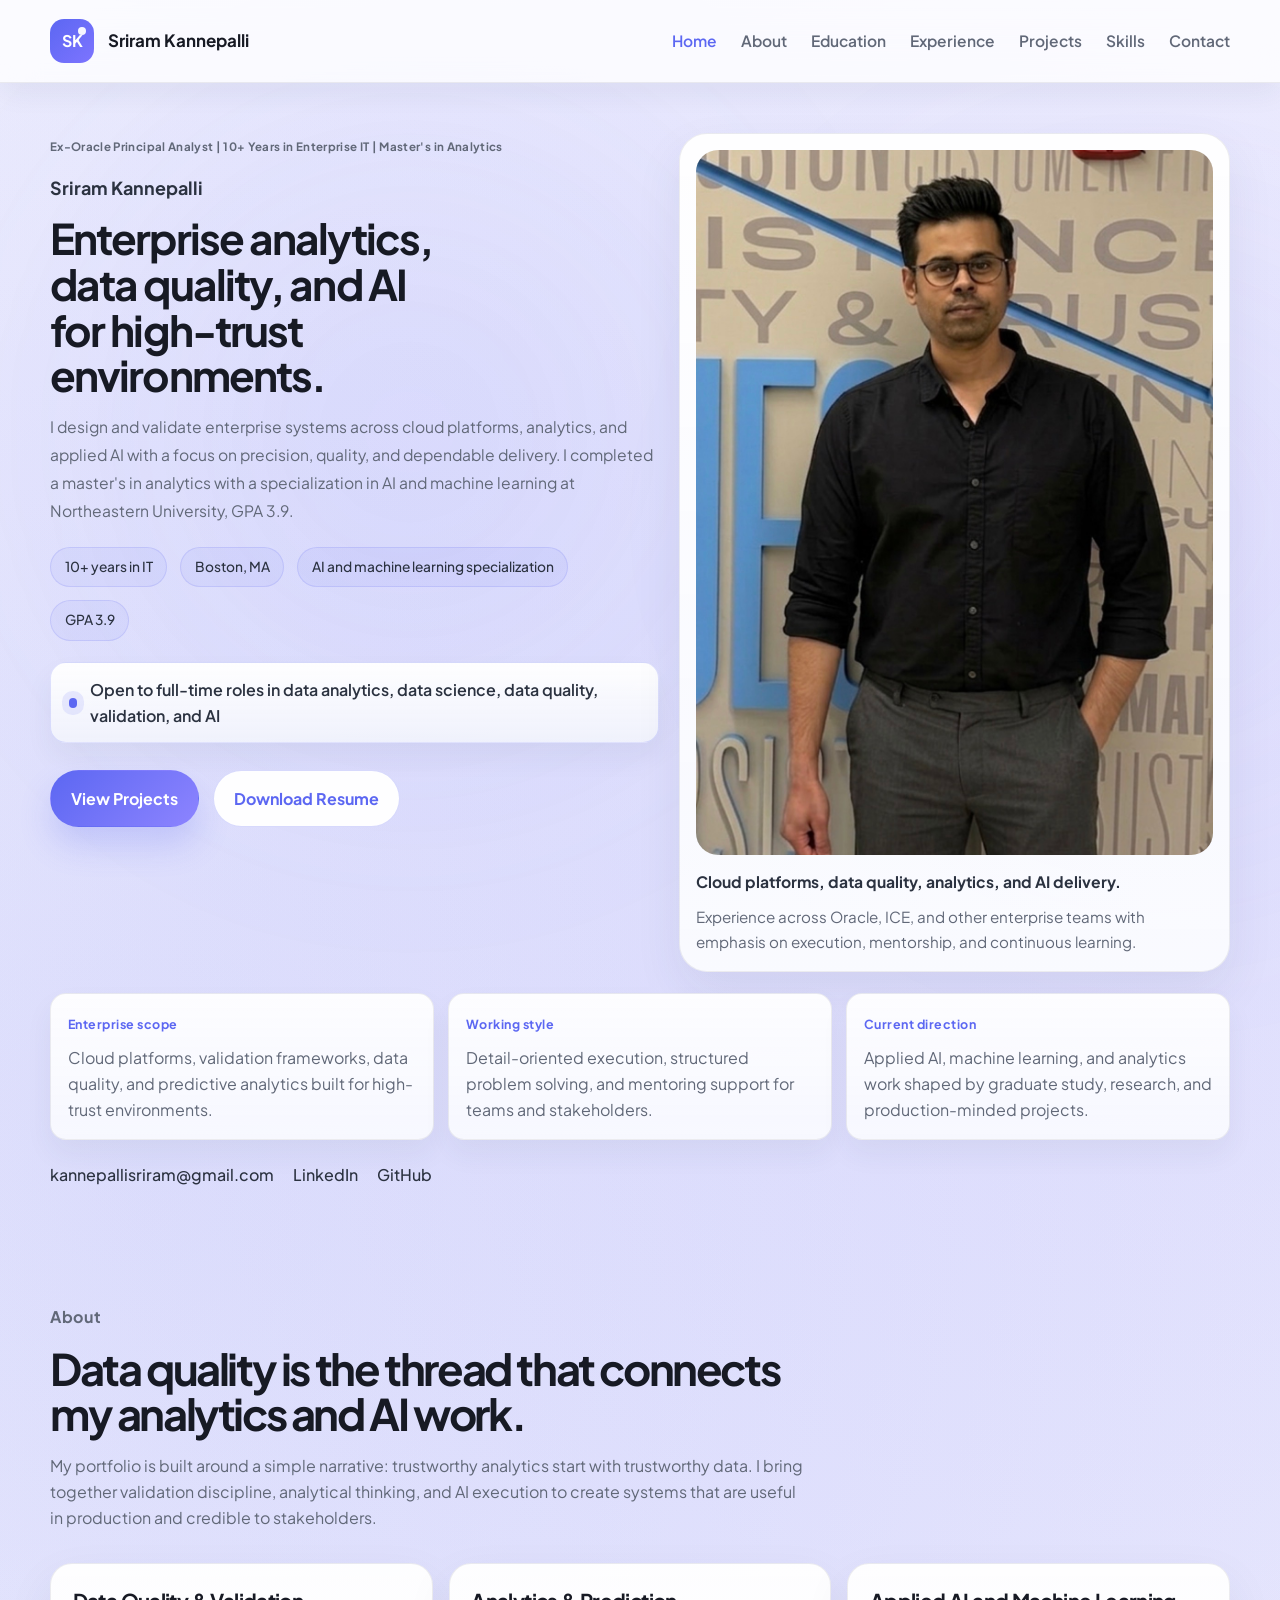
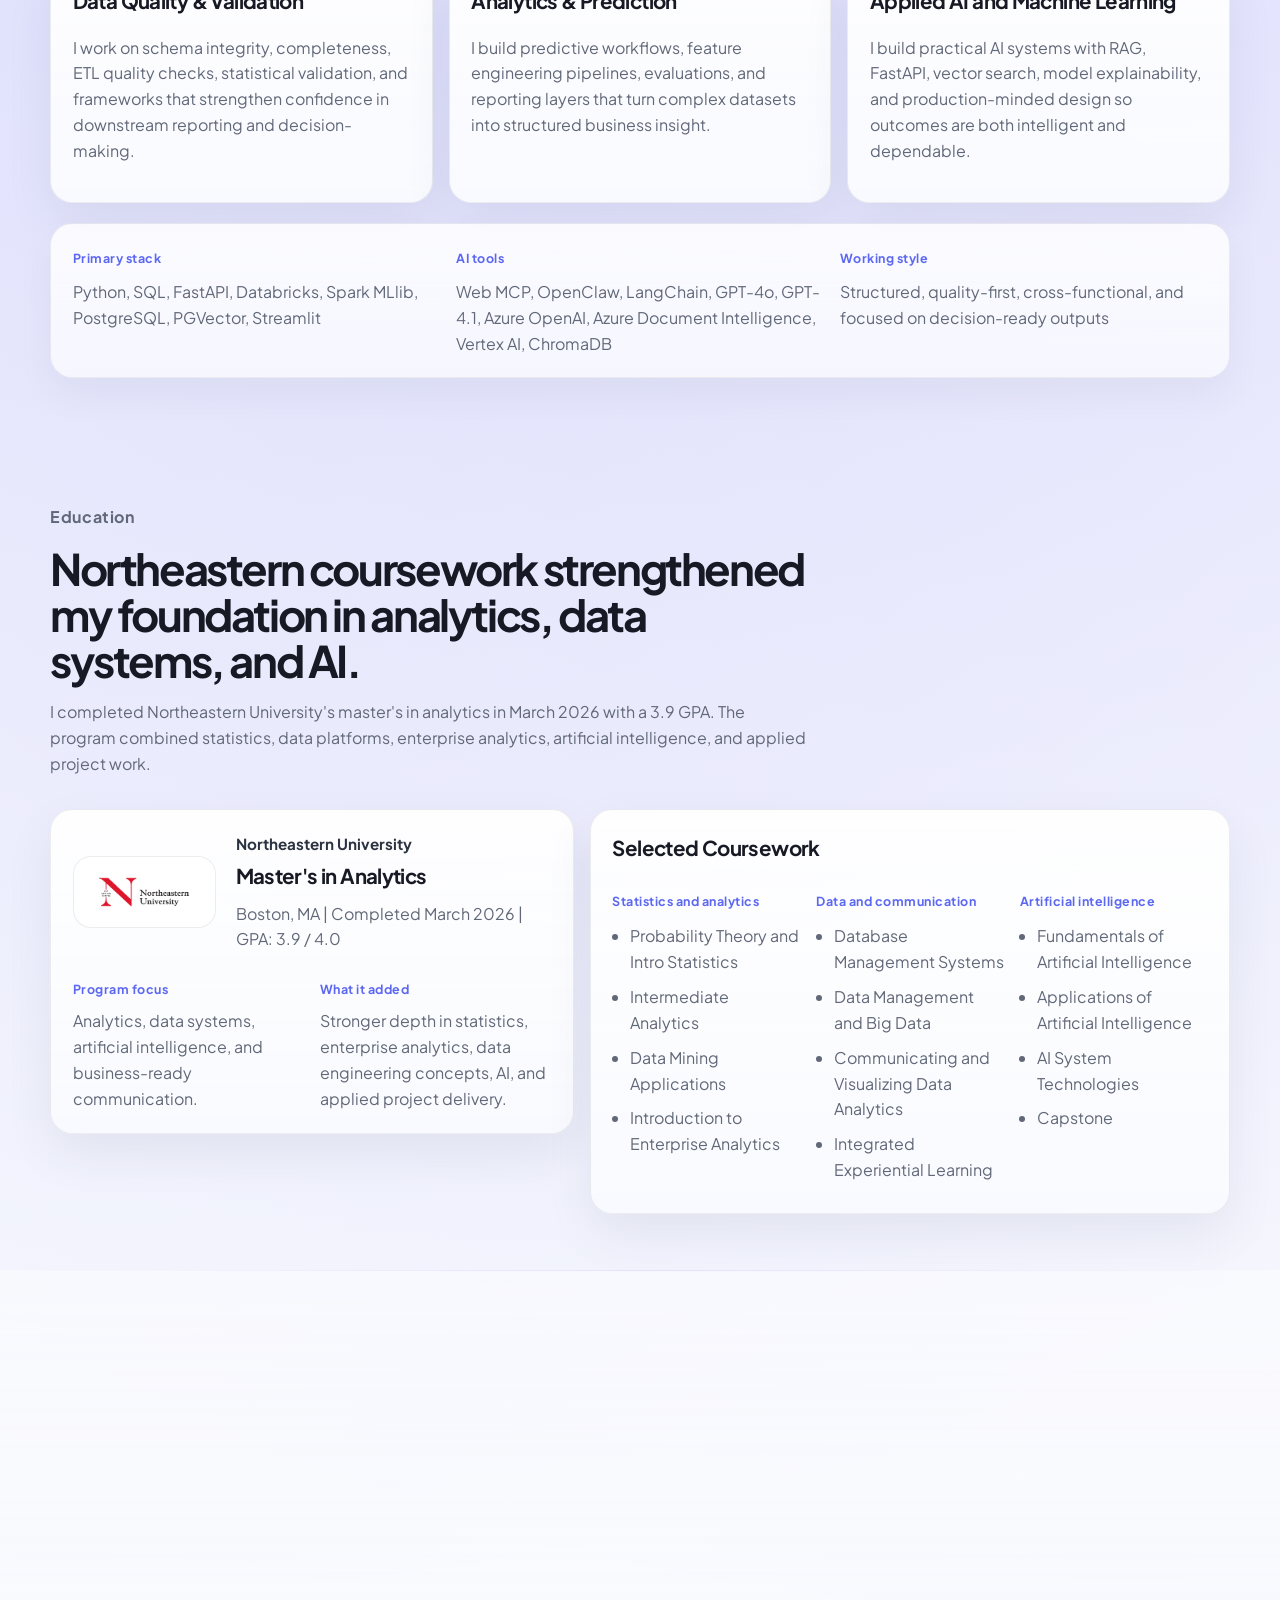
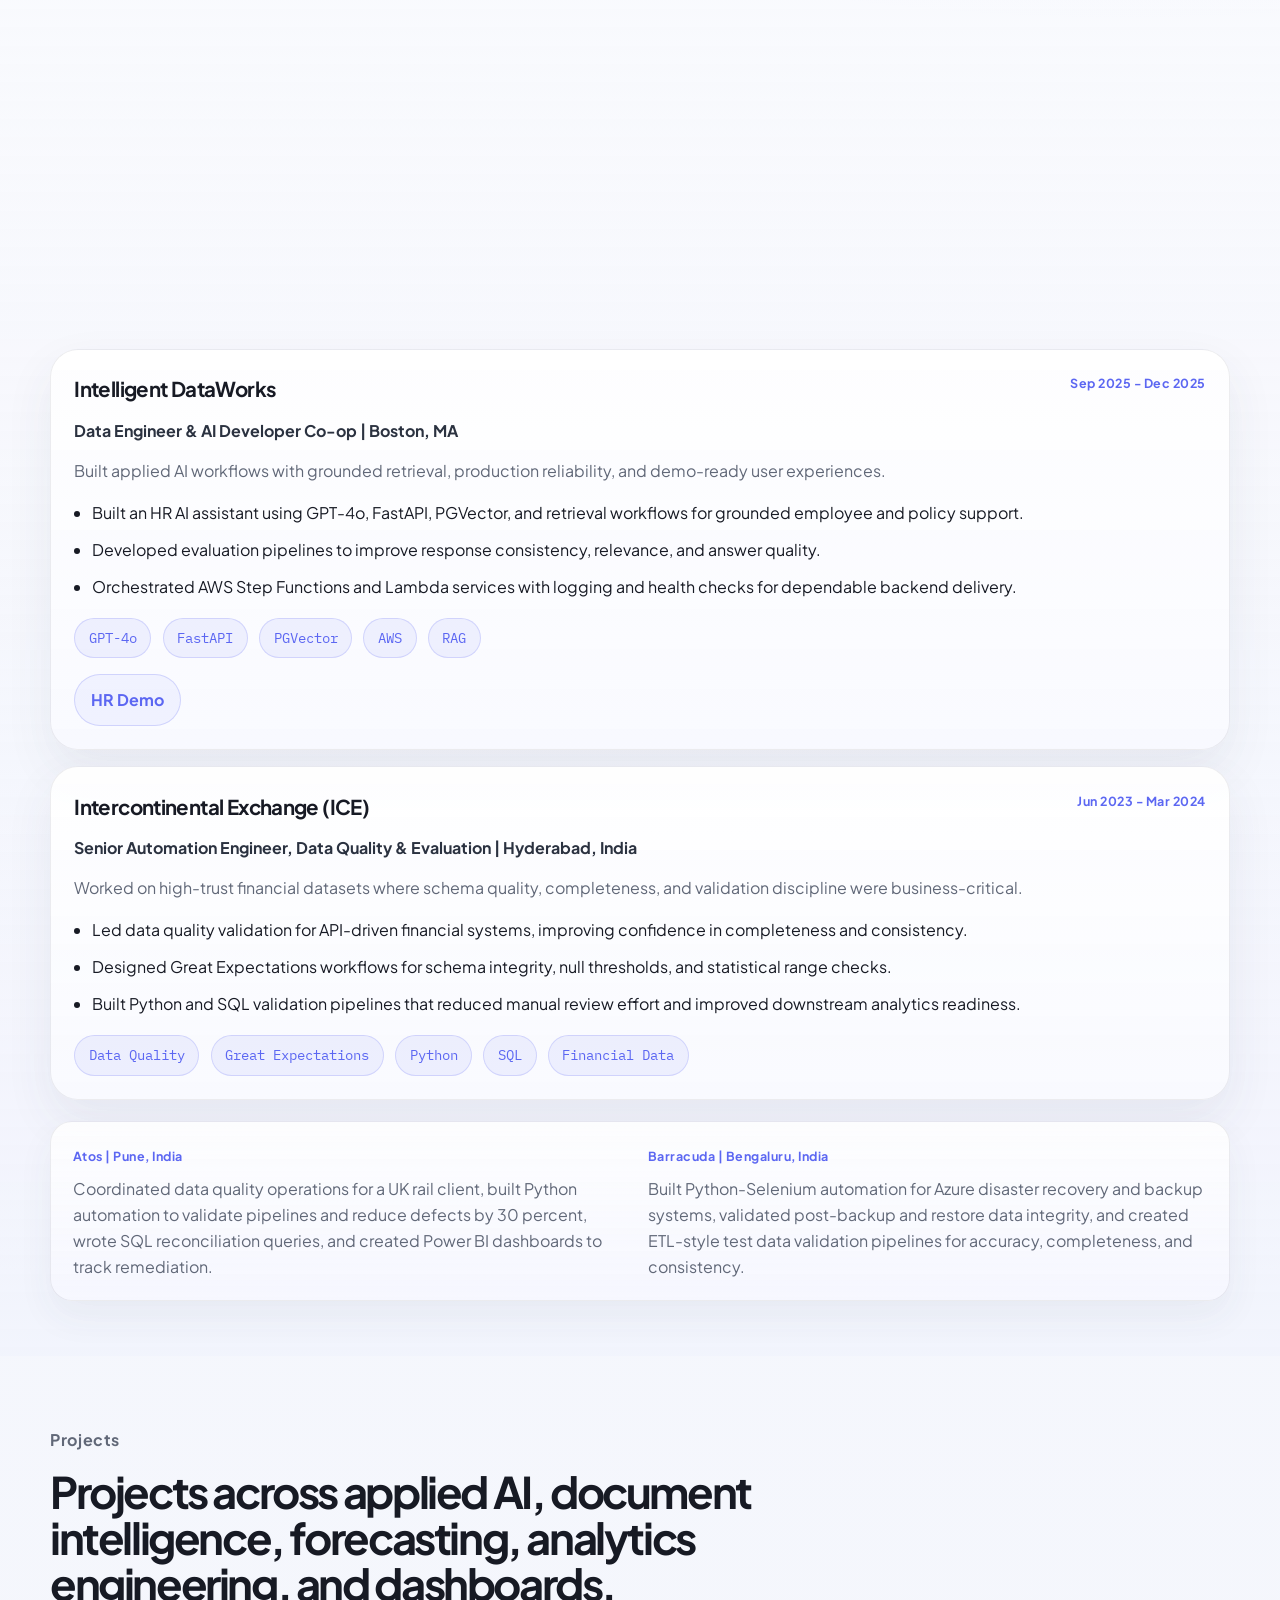
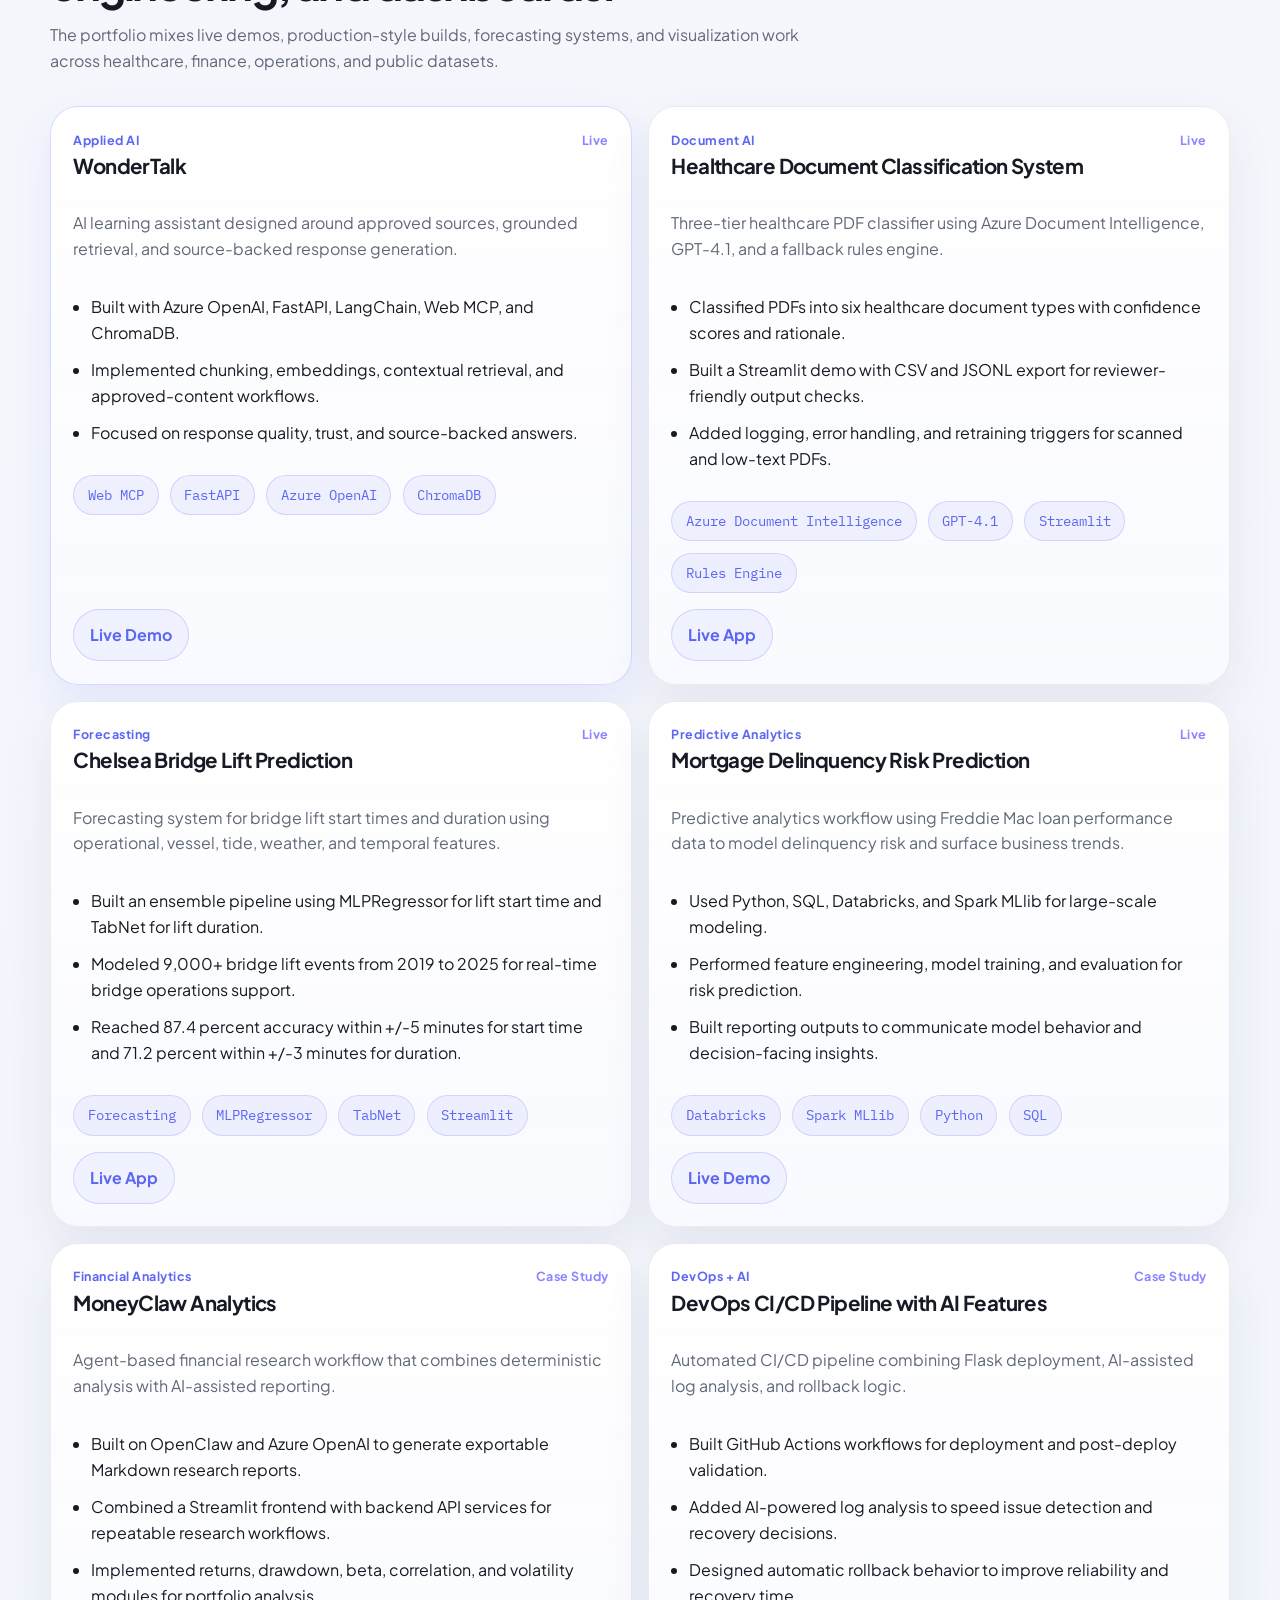
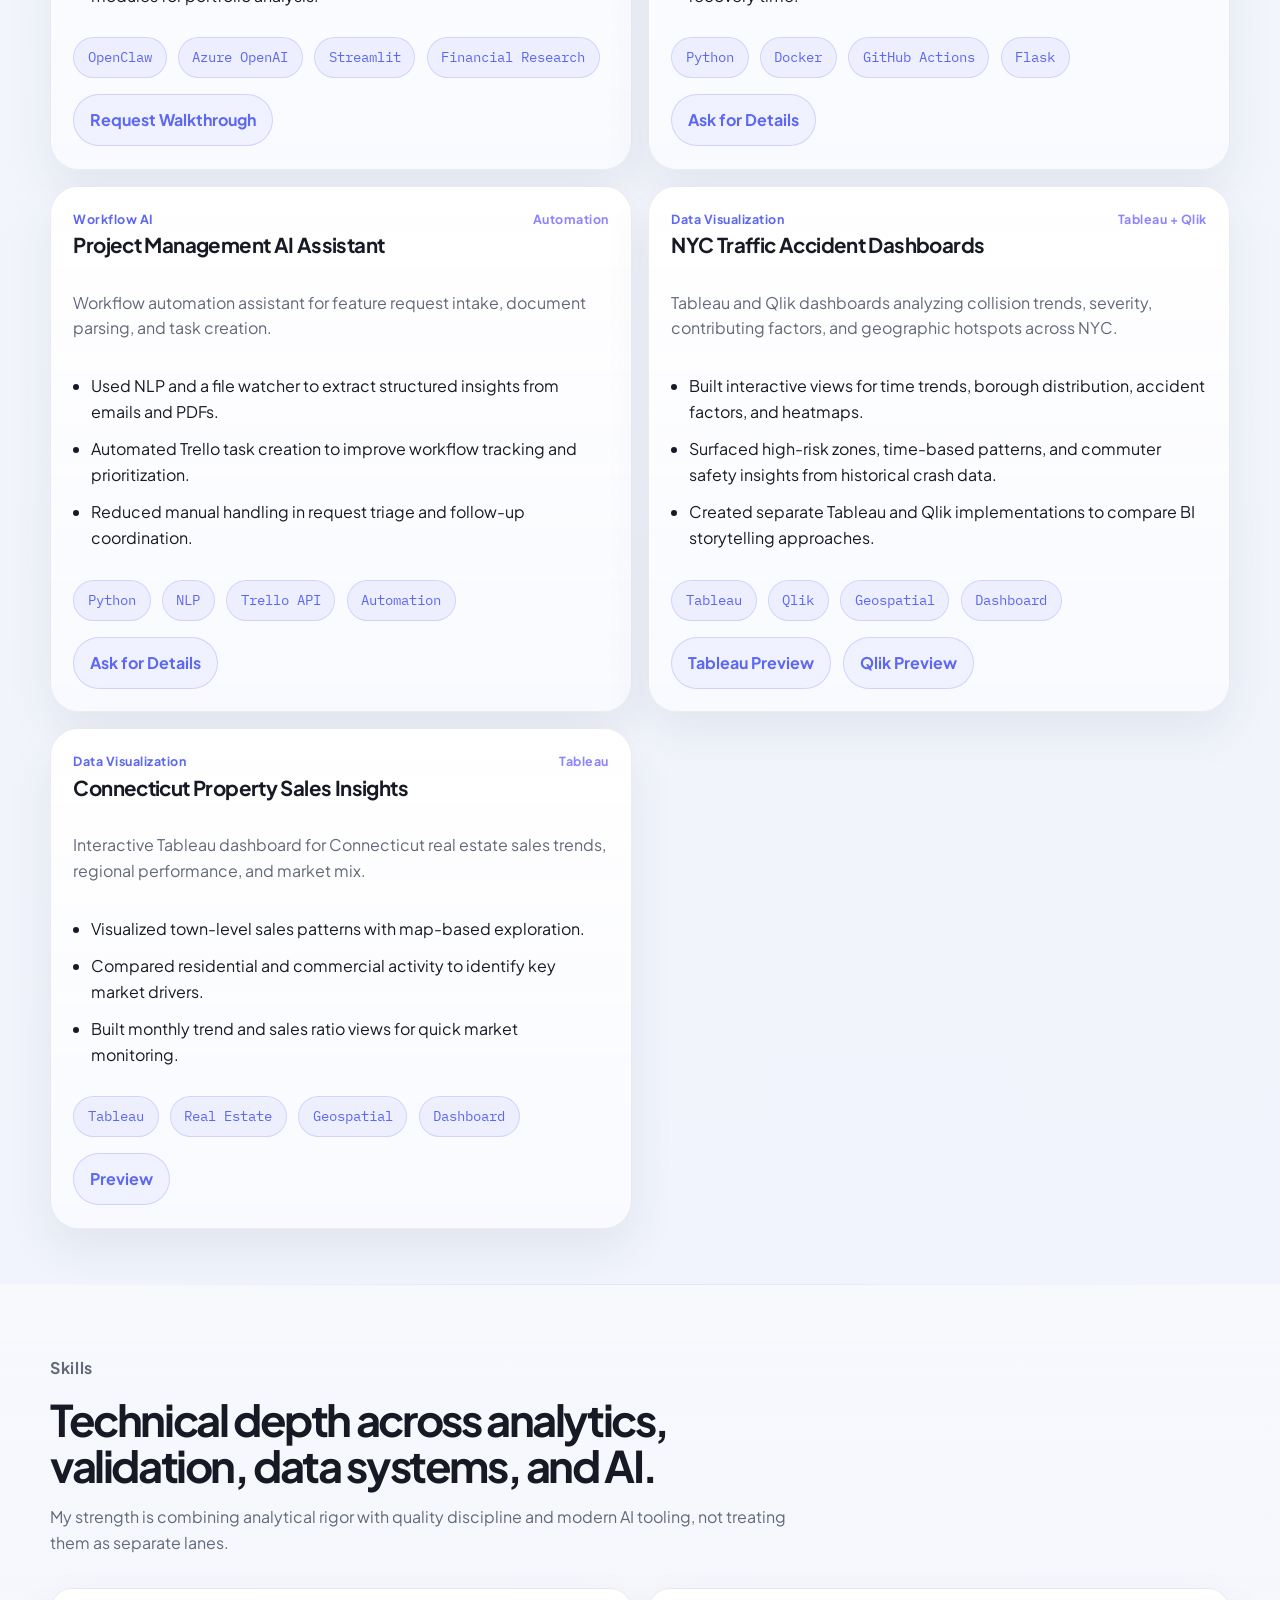
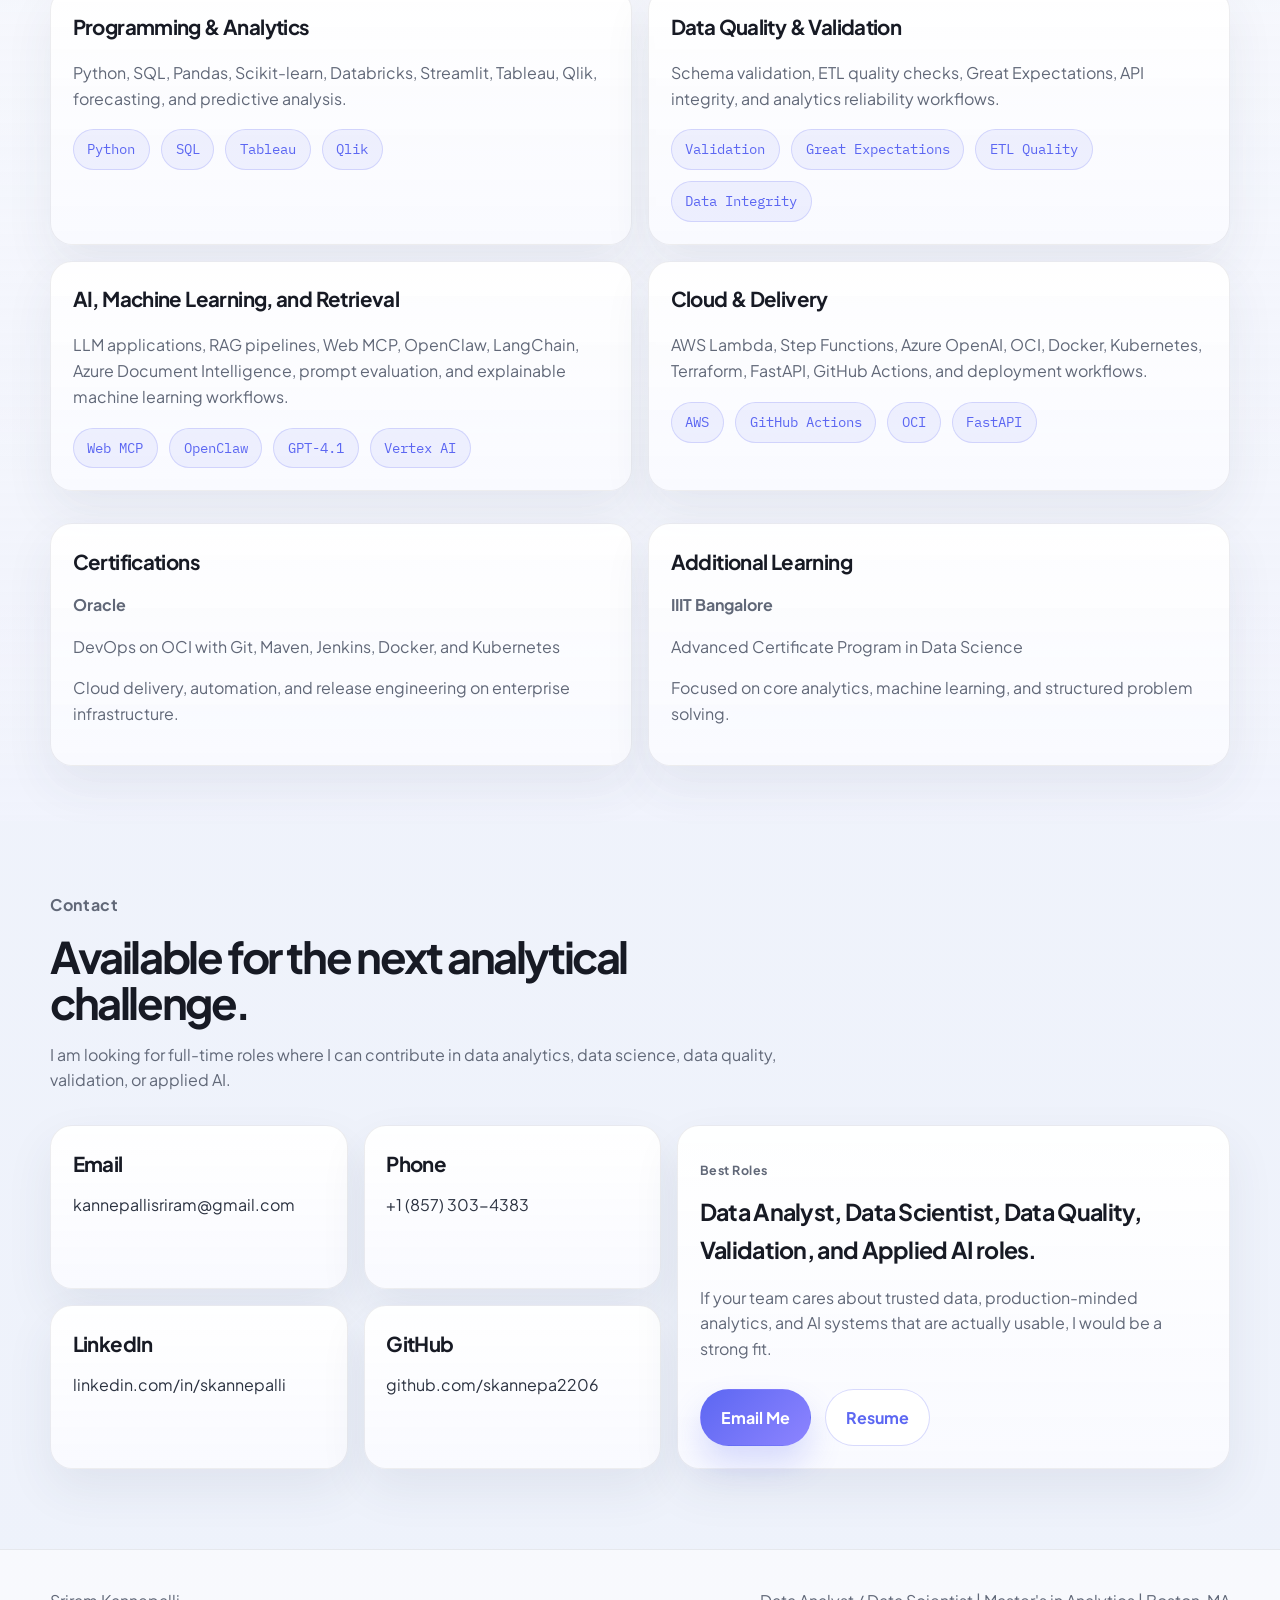
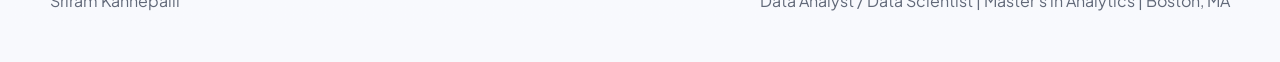
==== index.html @ 11891f4a "Initial portfolio site" ====
<!DOCTYPE html>
<html lang="en">
<head>
  <meta charset="UTF-8">
  <meta name="viewport" content="width=device-width, initial-scale=1.0">
  <title>Sriram Kannepalli | Ex-Oracle Principal Analyst | Data Analytics & AI</title>
  <meta
    name="description"
    content="Ex-Oracle Principal Analyst with 10+ years in IT, a completed master's in analytics with a specialization in AI and machine learning from Northeastern University, GPA 3.9, and a portfolio spanning data quality, analytics, validation, dashboards, and AI."
  >
  <meta name="theme-color" content="#f7f7fc">
  <meta property="og:title" content="Sriram Kannepalli | Ex-Oracle Principal Analyst | Data Analytics & AI">
  <meta
    property="og:description"
    content="10+ years in enterprise IT across Oracle and other global teams, with a quality-first portfolio in analytics, data validation, predictive modeling, and AI."
  >
  <link rel="preconnect" href="https://fonts.googleapis.com">
  <link rel="preconnect" href="https://fonts.gstatic.com" crossorigin>
  <link
    href="https://fonts.googleapis.com/css2?family=IBM+Plex+Mono:wght@500;600&family=Plus+Jakarta+Sans:wght@400;500;600;700;800&display=swap"
    rel="stylesheet"
  >
  <script>document.documentElement.classList.add("js");</script>
  <link rel="icon" type="image/svg+xml" href="assets/favicon.svg">
  <link rel="stylesheet" href="styles.css">
</head>
<body>
  <div class="dots"></div>
  <div class="glow glow-cyan"></div>
  <div class="glow glow-violet"></div>

  <header class="site-header">
    <div class="container nav-shell">
      <a class="brand" href="#home" aria-label="Go to home section">
        <span class="brand-mark">SK</span>
        <span class="brand-text">Sriram Kannepalli</span>
      </a>

      <button class="nav-toggle" type="button" aria-expanded="false" aria-controls="site-nav">
        <span></span>
        <span></span>
      </button>

      <nav id="site-nav" class="site-nav" aria-label="Primary navigation">
        <a href="#home">Home</a>
        <a href="#about">About</a>
        <a href="#education">Education</a>
        <a href="#experience">Experience</a>
        <a href="#projects">Projects</a>
        <a href="#skills">Skills</a>
        <a href="#contact">Contact</a>
      </nav>
    </div>
  </header>

  <main>
    <section id="home" class="hero">
      <div class="container hero-grid">
        <div class="hero-copy" data-reveal>
          <p class="eyebrow">Ex-Oracle Principal Analyst | 10+ Years in Enterprise IT | Master's in Analytics</p>
          <p class="hero-name">Sriram Kannepalli</p>
          <h1>Enterprise analytics, data quality, and AI for high-trust environments.</h1>
          <p class="hero-subtitle">
            I design and validate enterprise systems across cloud platforms, analytics, and applied AI with a focus on
            precision, quality, and dependable delivery. I completed a master's in analytics with a specialization in AI and machine learning at
            Northeastern University, GPA 3.9.
          </p>

          <div class="hero-chips">
            <span>10+ years in IT</span>
            <span>Boston, MA</span>
            <span>AI and machine learning specialization</span>
            <span>GPA 3.9</span>
          </div>

          <div class="status-pill">
            <span class="status-dot"></span>
            Open to full-time roles in data analytics, data science, data quality, validation, and AI
          </div>

          <div class="hero-actions">
            <a class="button button-primary" href="#projects">View Projects</a>
            <a class="button button-secondary" href="assets/Sriram_Kannepalli_Resume.docx" download>Download Resume</a>
          </div>
        </div>

        <aside class="hero-side" data-reveal>
          <div class="portrait-card">
            <img src="assets/Sriram.jpeg" alt="Portrait of Sriram Kannepalli">
            <div class="portrait-copy-block">
              <p class="portrait-title">Cloud platforms, data quality, analytics, and AI delivery.</p>
              <p class="portrait-copy">
                Experience across Oracle, ICE, and other enterprise teams with emphasis on execution,
                mentorship, and continuous learning.
              </p>
            </div>
          </div>
        </aside>

        <div class="hero-proof" data-reveal>
          <article>
            <span class="signal-label">Enterprise scope</span>
            <p>Cloud platforms, validation frameworks, data quality, and predictive analytics built for high-trust environments.</p>
          </article>
          <article>
            <span class="signal-label">Working style</span>
            <p>Detail-oriented execution, structured problem solving, and mentoring support for teams and stakeholders.</p>
          </article>
          <article>
            <span class="signal-label">Current direction</span>
            <p>Applied AI, machine learning, and analytics work shaped by graduate study, research, and production-minded projects.</p>
          </article>
        </div>

        <div class="hero-links" data-reveal>
          <a href="mailto:kannepallisriram@gmail.com">kannepallisriram@gmail.com</a>
          <a href="https://www.linkedin.com/in/skannepalli/" target="_blank" rel="noreferrer">LinkedIn</a>
          <a href="https://github.com/skannepa2206/" target="_blank" rel="noreferrer">GitHub</a>
        </div>
      </div>
    </section>

    <section id="about" class="section">
      <div class="container">
        <div class="section-heading" data-reveal>
          <p class="eyebrow">About</p>
          <h2>Data quality is the thread that connects my analytics and AI work.</h2>
          <p>
            My portfolio is built around a simple narrative: trustworthy analytics start with trustworthy data.
            I bring together validation discipline, analytical thinking, and AI execution to create systems that are
            useful in production and credible to stakeholders.
          </p>
        </div>

        <div class="about-grid">
          <article class="info-card" data-reveal>
            <h3>Data Quality & Validation</h3>
            <p>
              I work on schema integrity, completeness, ETL quality checks, statistical validation,
              and frameworks that strengthen confidence in downstream reporting and decision-making.
            </p>
          </article>

          <article class="info-card" data-reveal>
            <h3>Analytics & Prediction</h3>
            <p>
              I build predictive workflows, feature engineering pipelines, evaluations, and reporting layers
              that turn complex datasets into structured business insight.
            </p>
          </article>

          <article class="info-card" data-reveal>
            <h3>Applied AI and Machine Learning</h3>
            <p>
              I build practical AI systems with RAG, FastAPI, vector search, model explainability,
              and production-minded design so outcomes are both intelligent and dependable.
            </p>
          </article>
        </div>

        <div class="signal-band" data-reveal>
          <div>
            <span class="signal-label">Primary stack</span>
            <p>Python, SQL, FastAPI, Databricks, Spark MLlib, PostgreSQL, PGVector, Streamlit</p>
          </div>
          <div>
            <span class="signal-label">AI tools</span>
            <p>Web MCP, OpenClaw, LangChain, GPT-4o, GPT-4.1, Azure OpenAI, Azure Document Intelligence, Vertex AI, ChromaDB</p>
          </div>
          <div>
            <span class="signal-label">Working style</span>
            <p>Structured, quality-first, cross-functional, and focused on decision-ready outputs</p>
          </div>
        </div>
      </div>
    </section>

    <section id="education" class="section">
      <div class="container">
        <div class="section-heading" data-reveal>
          <p class="eyebrow">Education</p>
          <h2>Northeastern coursework strengthened my foundation in analytics, data systems, and AI.</h2>
          <p>
            I completed Northeastern University's master's in analytics in March 2026 with a 3.9 GPA.
            The program combined statistics, data platforms, enterprise analytics, artificial intelligence,
            and applied project work.
          </p>
        </div>

        <div class="education-shell">
          <article class="education-main" data-reveal>
            <div class="education-brand">
              <img src="Northeastern-University-Logo.png" alt="Northeastern University logo">
              <div>
                <p class="education-school">Northeastern University</p>
                <h3>Master's in Analytics</h3>
                <p class="education-meta">Boston, MA | Completed March 2026 | GPA: 3.9 / 4.0</p>
              </div>
            </div>

            <div class="education-highlights">
              <div>
                <span class="signal-label">Program focus</span>
                <p>Analytics, data systems, artificial intelligence, and business-ready communication.</p>
              </div>
              <div>
                <span class="signal-label">What it added</span>
                <p>Stronger depth in statistics, enterprise analytics, data engineering concepts, AI, and applied project delivery.</p>
              </div>
            </div>
          </article>

          <article class="coursework-card" data-reveal>
            <h3>Selected Coursework</h3>
            <div class="coursework-grid">
              <div>
                <span class="signal-label">Statistics and analytics</span>
                <ul>
                  <li>Probability Theory and Intro Statistics</li>
                  <li>Intermediate Analytics</li>
                  <li>Data Mining Applications</li>
                  <li>Introduction to Enterprise Analytics</li>
                </ul>
              </div>
              <div>
                <span class="signal-label">Data and communication</span>
                <ul>
                  <li>Database Management Systems</li>
                  <li>Data Management and Big Data</li>
                  <li>Communicating and Visualizing Data Analytics</li>
                  <li>Integrated Experiential Learning</li>
                </ul>
              </div>
              <div>
                <span class="signal-label">Artificial intelligence</span>
                <ul>
                  <li>Fundamentals of Artificial Intelligence</li>
                  <li>Applications of Artificial Intelligence</li>
                  <li>AI System Technologies</li>
                  <li>Capstone</li>
                </ul>
              </div>
            </div>
          </article>
        </div>
      </div>
    </section>

    <section id="experience" class="section section-dark">
      <div class="container">
        <div class="section-heading" data-reveal>
          <p class="eyebrow">Experience</p>
          <h2>Experience across Oracle, Intelligent DataWorks, ICE, Barracuda, and Atos.</h2>
          <p>
            My background spans enterprise cloud platforms, financial systems, data quality operations, analytics delivery,
            and applied AI. The common thread is building reliable systems, validating them carefully, and making outputs
            useful to the teams that depend on them.
          </p>
        </div>

        <div class="experience-list">
          <article class="experience-card" data-reveal>
            <div class="experience-head">
              <div>
                <h3>Oracle</h3>
                <p class="experience-role">Principal Analyst, Cloud Platform & Data Validation | Bengaluru, India</p>
              </div>
              <span class="experience-date">Jun 2019 - Jun 2023</span>
            </div>
            <p class="experience-summary">
              Built validation-heavy workflows for Oracle Cloud Infrastructure products and backend services at enterprise scale.
            </p>
            <ul>
              <li>Built validation frameworks for OCI provisioning flows, elasticity behavior, and backend consistency across cloud services.</li>
              <li>Developed Python and SQL pipelines for data quality monitoring, regression analysis, and release readiness.</li>
              <li>Expanded validation coverage by 50 percent and drove 90 percent API quality automation using Jenkins and Python.</li>
            </ul>
            <div class="tag-row">
              <span>OCI</span>
              <span>Python</span>
              <span>SQL</span>
              <span>Jenkins</span>
              <span>Validation</span>
            </div>
          </article>

          <article class="experience-card" data-reveal>
            <div class="experience-head">
              <div>
                <h3>Intelligent DataWorks</h3>
                <p class="experience-role">Data Engineer & AI Developer Co-op | Boston, MA</p>
              </div>
              <span class="experience-date">Sep 2025 - Dec 2025</span>
            </div>
            <p class="experience-summary">
              Built applied AI workflows with grounded retrieval, production reliability, and demo-ready user experiences.
            </p>
            <ul>
              <li>Built an HR AI assistant using GPT-4o, FastAPI, PGVector, and retrieval workflows for grounded employee and policy support.</li>
              <li>Developed evaluation pipelines to improve response consistency, relevance, and answer quality.</li>
              <li>Orchestrated AWS Step Functions and Lambda services with logging and health checks for dependable backend delivery.</li>
            </ul>
            <div class="tag-row">
              <span>GPT-4o</span>
              <span>FastAPI</span>
              <span>PGVector</span>
              <span>AWS</span>
              <span>RAG</span>
            </div>
            <div class="project-actions">
              <a href="https://hrdemo.intelligentdataworks.ai/" target="_blank" rel="noreferrer">HR Demo</a>
            </div>
          </article>

          <article class="experience-card" data-reveal>
            <div class="experience-head">
              <div>
                <h3>Intercontinental Exchange (ICE)</h3>
                <p class="experience-role">Senior Automation Engineer, Data Quality & Evaluation | Hyderabad, India</p>
              </div>
              <span class="experience-date">Jun 2023 - Mar 2024</span>
            </div>
            <p class="experience-summary">
              Worked on high-trust financial datasets where schema quality, completeness, and validation discipline were business-critical.
            </p>
            <ul>
              <li>Led data quality validation for API-driven financial systems, improving confidence in completeness and consistency.</li>
              <li>Designed Great Expectations workflows for schema integrity, null thresholds, and statistical range checks.</li>
              <li>Built Python and SQL validation pipelines that reduced manual review effort and improved downstream analytics readiness.</li>
            </ul>
            <div class="tag-row">
              <span>Data Quality</span>
              <span>Great Expectations</span>
              <span>Python</span>
              <span>SQL</span>
              <span>Financial Data</span>
            </div>
          </article>
        </div>

        <div class="experience-band" data-reveal>
          <div>
            <span class="signal-label">Atos | Pune, India</span>
            <p>Coordinated data quality operations for a UK rail client, built Python automation to validate pipelines and reduce defects by 30 percent, wrote SQL reconciliation queries, and created Power BI dashboards to track remediation.</p>
          </div>
          <div>
            <span class="signal-label">Barracuda | Bengaluru, India</span>
            <p>Built Python-Selenium automation for Azure disaster recovery and backup systems, validated post-backup and restore data integrity, and created ETL-style test data validation pipelines for accuracy, completeness, and consistency.</p>
          </div>
        </div>
      </div>
    </section>

    <section id="projects" class="section">
      <div class="container">
        <div class="section-heading" data-reveal>
          <p class="eyebrow">Projects</p>
          <h2>Projects across applied AI, document intelligence, forecasting, analytics engineering, and dashboards.</h2>
          <p>
            The portfolio mixes live demos, production-style builds, forecasting systems, and visualization work across
            healthcare, finance, operations, and public datasets.
          </p>
        </div>

        <div class="project-grid">
          <article class="project-card featured" data-reveal>
            <div class="project-header">
              <span class="project-kicker">Applied AI</span>
              <span class="project-state">Live</span>
            </div>
            <h3>WonderTalk</h3>
            <p>
              AI learning assistant designed around approved sources, grounded retrieval, and source-backed response generation.
            </p>
            <ul class="project-points">
              <li>Built with Azure OpenAI, FastAPI, LangChain, Web MCP, and ChromaDB.</li>
              <li>Implemented chunking, embeddings, contextual retrieval, and approved-content workflows.</li>
              <li>Focused on response quality, trust, and source-backed answers.</li>
            </ul>
            <div class="tag-row">
              <span>Web MCP</span>
              <span>FastAPI</span>
              <span>Azure OpenAI</span>
              <span>ChromaDB</span>
            </div>
            <div class="project-actions">
              <a href="https://wondertalk.streamlit.app/" target="_blank" rel="noreferrer">Live Demo</a>
            </div>
          </article>

          <article class="project-card" data-reveal>
            <div class="project-header">
              <span class="project-kicker">Document AI</span>
              <span class="project-state">Live</span>
            </div>
            <h3>Healthcare Document Classification System</h3>
            <p>
              Three-tier healthcare PDF classifier using Azure Document Intelligence, GPT-4.1, and a fallback rules engine.
            </p>
            <ul class="project-points">
              <li>Classified PDFs into six healthcare document types with confidence scores and rationale.</li>
              <li>Built a Streamlit demo with CSV and JSONL export for reviewer-friendly output checks.</li>
              <li>Added logging, error handling, and retraining triggers for scanned and low-text PDFs.</li>
            </ul>
            <div class="tag-row">
              <span>Azure Document Intelligence</span>
              <span>GPT-4.1</span>
              <span>Streamlit</span>
              <span>Rules Engine</span>
            </div>
            <div class="project-actions">
              <a href="https://ai-doc-classifier-dea373e9hjqviadbxvvlvk.streamlit.app/" target="_blank" rel="noreferrer">Live App</a>
            </div>
          </article>

          <article class="project-card" data-reveal>
            <div class="project-header">
              <span class="project-kicker">Forecasting</span>
              <span class="project-state">Live</span>
            </div>
            <h3>Chelsea Bridge Lift Prediction</h3>
            <p>
              Forecasting system for bridge lift start times and duration using operational, vessel, tide, weather, and temporal features.
            </p>
            <ul class="project-points">
              <li>Built an ensemble pipeline using MLPRegressor for lift start time and TabNet for lift duration.</li>
              <li>Modeled 9,000+ bridge lift events from 2019 to 2025 for real-time bridge operations support.</li>
              <li>Reached 87.4 percent accuracy within +/-5 minutes for start time and 71.2 percent within +/-3 minutes for duration.</li>
            </ul>
            <div class="tag-row">
              <span>Forecasting</span>
              <span>MLPRegressor</span>
              <span>TabNet</span>
              <span>Streamlit</span>
            </div>
            <div class="project-actions">
              <a href="https://massdot-chelsea-bridge-app-dashboard.streamlit.app/" target="_blank" rel="noreferrer">Live App</a>
            </div>
          </article>

          <article class="project-card" data-reveal>
            <div class="project-header">
              <span class="project-kicker">Predictive Analytics</span>
              <span class="project-state">Live</span>
            </div>
            <h3>Mortgage Delinquency Risk Prediction</h3>
            <p>
              Predictive analytics workflow using Freddie Mac loan performance data to model delinquency risk and surface business trends.
            </p>
            <ul class="project-points">
              <li>Used Python, SQL, Databricks, and Spark MLlib for large-scale modeling.</li>
              <li>Performed feature engineering, model training, and evaluation for risk prediction.</li>
              <li>Built reporting outputs to communicate model behavior and decision-facing insights.</li>
            </ul>
            <div class="tag-row">
              <span>Databricks</span>
              <span>Spark MLlib</span>
              <span>Python</span>
              <span>SQL</span>
            </div>
            <div class="project-actions">
              <a href="https://freddiemac-credit-risk-performance.streamlit.app/" target="_blank" rel="noreferrer">Live Demo</a>
            </div>
          </article>

          <article class="project-card" data-reveal>
            <div class="project-header">
              <span class="project-kicker">Financial Analytics</span>
              <span class="project-state">Case Study</span>
            </div>
            <h3>MoneyClaw Analytics</h3>
            <p>
              Agent-based financial research workflow that combines deterministic analysis with AI-assisted reporting.
            </p>
            <ul class="project-points">
              <li>Built on OpenClaw and Azure OpenAI to generate exportable Markdown research reports.</li>
              <li>Combined a Streamlit frontend with backend API services for repeatable research workflows.</li>
              <li>Implemented returns, drawdown, beta, correlation, and volatility modules for portfolio analysis.</li>
            </ul>
            <div class="tag-row">
              <span>OpenClaw</span>
              <span>Azure OpenAI</span>
              <span>Streamlit</span>
              <span>Financial Research</span>
            </div>
            <div class="project-actions">
              <a href="#contact">Request Walkthrough</a>
            </div>
          </article>

          <article class="project-card" data-reveal>
            <div class="project-header">
              <span class="project-kicker">DevOps + AI</span>
              <span class="project-state">Case Study</span>
            </div>
            <h3>DevOps CI/CD Pipeline with AI Features</h3>
            <p>
              Automated CI/CD pipeline combining Flask deployment, AI-assisted log analysis, and rollback logic.
            </p>
            <ul class="project-points">
              <li>Built GitHub Actions workflows for deployment and post-deploy validation.</li>
              <li>Added AI-powered log analysis to speed issue detection and recovery decisions.</li>
              <li>Designed automatic rollback behavior to improve reliability and recovery time.</li>
            </ul>
            <div class="tag-row">
              <span>Python</span>
              <span>Docker</span>
              <span>GitHub Actions</span>
              <span>Flask</span>
            </div>
            <div class="project-actions">
              <a href="#contact">Ask for Details</a>
            </div>
          </article>

          <article class="project-card" data-reveal>
            <div class="project-header">
              <span class="project-kicker">Workflow AI</span>
              <span class="project-state">Automation</span>
            </div>
            <h3>Project Management AI Assistant</h3>
            <p>
              Workflow automation assistant for feature request intake, document parsing, and task creation.
            </p>
            <ul class="project-points">
              <li>Used NLP and a file watcher to extract structured insights from emails and PDFs.</li>
              <li>Automated Trello task creation to improve workflow tracking and prioritization.</li>
              <li>Reduced manual handling in request triage and follow-up coordination.</li>
            </ul>
            <div class="tag-row">
              <span>Python</span>
              <span>NLP</span>
              <span>Trello API</span>
              <span>Automation</span>
            </div>
            <div class="project-actions">
              <a href="#contact">Ask for Details</a>
            </div>
          </article>

          <article class="project-card" data-reveal>
            <div class="project-header">
              <span class="project-kicker">Data Visualization</span>
              <span class="project-state">Tableau + Qlik</span>
            </div>
            <h3>NYC Traffic Accident Dashboards</h3>
            <p>
              Tableau and Qlik dashboards analyzing collision trends, severity, contributing factors, and geographic hotspots across NYC.
            </p>
            <ul class="project-points">
              <li>Built interactive views for time trends, borough distribution, accident factors, and heatmaps.</li>
              <li>Surfaced high-risk zones, time-based patterns, and commuter safety insights from historical crash data.</li>
              <li>Created separate Tableau and Qlik implementations to compare BI storytelling approaches.</li>
            </ul>
            <div class="tag-row">
              <span>Tableau</span>
              <span>Qlik</span>
              <span>Geospatial</span>
              <span>Dashboard</span>
            </div>
            <div class="project-actions">
              <a href="Motor Vehicle Collision Dashboard-NYC.JPG" target="_blank" rel="noreferrer">Tableau Preview</a>
              <a href="NYC_Collision_Dashboard_QLIK.JPG" target="_blank" rel="noreferrer">Qlik Preview</a>
            </div>
          </article>

          <article class="project-card" data-reveal>
            <div class="project-header">
              <span class="project-kicker">Data Visualization</span>
              <span class="project-state">Tableau</span>
            </div>
            <h3>Connecticut Property Sales Insights</h3>
            <p>
              Interactive Tableau dashboard for Connecticut real estate sales trends, regional performance, and market mix.
            </p>
            <ul class="project-points">
              <li>Visualized town-level sales patterns with map-based exploration.</li>
              <li>Compared residential and commercial activity to identify key market drivers.</li>
              <li>Built monthly trend and sales ratio views for quick market monitoring.</li>
            </ul>
            <div class="tag-row">
              <span>Tableau</span>
              <span>Real Estate</span>
              <span>Geospatial</span>
              <span>Dashboard</span>
            </div>
            <div class="project-actions">
              <a href="Connecticut Property Sales_Dashboard.JPG" target="_blank" rel="noreferrer">Preview</a>
            </div>
          </article>
        </div>
      </div>
    </section>

    <section id="skills" class="section section-dark">
      <div class="container">
        <div class="section-heading" data-reveal>
          <p class="eyebrow">Skills</p>
          <h2>Technical depth across analytics, validation, data systems, and AI.</h2>
          <p>
            My strength is combining analytical rigor with quality discipline and modern AI tooling,
            not treating them as separate lanes.
          </p>
        </div>

        <div class="skills-grid">
          <article class="skill-card" data-reveal>
            <h3>Programming & Analytics</h3>
            <p>Python, SQL, Pandas, Scikit-learn, Databricks, Streamlit, Tableau, Qlik, forecasting, and predictive analysis.</p>
            <div class="tag-row">
              <span>Python</span>
              <span>SQL</span>
              <span>Tableau</span>
              <span>Qlik</span>
            </div>
          </article>

          <article class="skill-card" data-reveal>
            <h3>Data Quality & Validation</h3>
            <p>Schema validation, ETL quality checks, Great Expectations, API integrity, and analytics reliability workflows.</p>
            <div class="tag-row">
              <span>Validation</span>
              <span>Great Expectations</span>
              <span>ETL Quality</span>
              <span>Data Integrity</span>
            </div>
          </article>

          <article class="skill-card" data-reveal>
            <h3>AI, Machine Learning, and Retrieval</h3>
            <p>LLM applications, RAG pipelines, Web MCP, OpenClaw, LangChain, Azure Document Intelligence, prompt evaluation, and explainable machine learning workflows.</p>
            <div class="tag-row">
              <span>Web MCP</span>
              <span>OpenClaw</span>
              <span>GPT-4.1</span>
              <span>Vertex AI</span>
            </div>
          </article>

          <article class="skill-card" data-reveal>
            <h3>Cloud & Delivery</h3>
            <p>AWS Lambda, Step Functions, Azure OpenAI, OCI, Docker, Kubernetes, Terraform, FastAPI, GitHub Actions, and deployment workflows.</p>
            <div class="tag-row">
              <span>AWS</span>
              <span>GitHub Actions</span>
              <span>OCI</span>
              <span>FastAPI</span>
            </div>
          </article>
        </div>

        <div class="credentials-grid" data-reveal>
          <article class="credential-card">
            <h3>Certifications</h3>
            <p class="credential-title">Oracle</p>
            <p>DevOps on OCI with Git, Maven, Jenkins, Docker, and Kubernetes</p>
            <p>Cloud delivery, automation, and release engineering on enterprise infrastructure.</p>
          </article>
          <article class="credential-card">
            <h3>Additional Learning</h3>
            <p class="credential-title">IIIT Bangalore</p>
            <p>Advanced Certificate Program in Data Science</p>
            <p>Focused on core analytics, machine learning, and structured problem solving.</p>
          </article>
        </div>
      </div>
    </section>

    <section id="contact" class="section contact-section">
      <div class="container">
        <div class="section-heading" data-reveal>
          <p class="eyebrow">Contact</p>
          <h2>Available for the next analytical challenge.</h2>
          <p>
            I am looking for full-time roles where I can contribute in data analytics, data science,
            data quality, validation, or applied AI.
          </p>
        </div>

        <div class="contact-shell">
          <div class="contact-grid" data-reveal>
            <article class="contact-card">
              <h3>Email</h3>
              <p><a href="mailto:kannepallisriram@gmail.com">kannepallisriram@gmail.com</a></p>
            </article>
            <article class="contact-card">
              <h3>Phone</h3>
              <p><a href="tel:+18573034383">+1 (857) 303-4383</a></p>
            </article>
            <article class="contact-card">
              <h3>LinkedIn</h3>
              <p><a href="https://www.linkedin.com/in/skannepalli/" target="_blank" rel="noreferrer">linkedin.com/in/skannepalli</a></p>
            </article>
            <article class="contact-card">
              <h3>GitHub</h3>
              <p><a href="https://github.com/skannepa2206/" target="_blank" rel="noreferrer">github.com/skannepa2206</a></p>
            </article>
          </div>

          <div class="contact-panel" data-reveal>
            <p class="card-label">Best Roles</p>
            <h3>Data Analyst, Data Scientist, Data Quality, Validation, and Applied AI roles.</h3>
            <p>
              If your team cares about trusted data, production-minded analytics, and AI systems that are actually usable,
              I would be a strong fit.
            </p>
            <div class="contact-actions">
              <a class="button button-primary" href="mailto:kannepallisriram@gmail.com">Email Me</a>
              <a class="button button-secondary" href="assets/Sriram_Kannepalli_Resume.docx" download>Resume</a>
            </div>
          </div>
        </div>
      </div>
    </section>
  </main>

  <footer class="site-footer">
    <div class="container footer-shell">
      <p>Sriram Kannepalli</p>
      <p>Data Analyst / Data Scientist | Master's in Analytics | Boston, MA</p>
    </div>
  </footer>

  <script type="application/ld+json">
    {
      "@context": "https://schema.org",
      "@type": "Person",
      "name": "Sriram Kannepalli",
      "jobTitle": "Data Analyst and Data Scientist",
      "email": "mailto:kannepallisriram@gmail.com",
      "telephone": "+1-857-303-4383",
      "address": {
        "@type": "PostalAddress",
        "addressLocality": "Boston",
        "addressRegion": "MA",
        "addressCountry": "US"
      },
      "sameAs": [
        "https://www.linkedin.com/in/skannepalli/",
        "https://github.com/skannepa2206/"
      ]
    }
  </script>
  <script src="script.js"></script>
</body>
</html>
---- styles.css ----
:root {
  --bg: #f7f7fc;
  --bg-soft: #eef1fb;
  --panel: rgba(255, 255, 255, 0.94);
  --panel-alt: rgba(249, 250, 255, 0.98);
  --panel-soft: rgba(255, 255, 255, 0.86);
  --border: rgba(25, 33, 52, 0.08);
  --border-strong: rgba(92, 103, 242, 0.22);
  --text: #171a24;
  --muted: #616878;
  --muted-strong: #2b3240;
  --cyan: #5c67f2;
  --violet: #8d84ff;
  --gold: #5c67f2;
  --shadow: 0 20px 48px rgba(53, 62, 92, 0.08);
  --radius-xl: 28px;
  --radius-lg: 22px;
  --radius-md: 16px;
  --container: 1180px;
}

*,
*::before,
*::after {
  box-sizing: border-box;
}

html {
  scroll-behavior: smooth;
}

body {
  margin: 0;
  min-width: 320px;
  font-family: "Plus Jakarta Sans", sans-serif;
  color: var(--text);
  background:
    radial-gradient(circle at 12% 12%, rgba(92, 103, 242, 0.14), transparent 24%),
    radial-gradient(circle at 88% 10%, rgba(141, 132, 255, 0.16), transparent 26%),
    linear-gradient(180deg, #fbfbfe 0%, #eef2fb 100%);
  line-height: 1.62;
  overflow-x: hidden;
}

a {
  color: inherit;
  text-decoration: none;
}

img {
  display: block;
  max-width: 100%;
}

button,
a,
input,
textarea {
  font: inherit;
}

.dots,
.glow {
  position: fixed;
  inset: 0;
  pointer-events: none;
}

.dots {
  z-index: -2;
  background-image: none;
  opacity: 0;
}

.glow {
  z-index: -1;
  filter: blur(110px);
  opacity: 0.58;
}

.glow-cyan {
  background: radial-gradient(circle, rgba(92, 103, 242, 0.16) 0%, transparent 60%);
  transform: translate(-18%, -2%);
}

.glow-violet {
  background: radial-gradient(circle, rgba(141, 132, 255, 0.15) 0%, transparent 60%);
  transform: translate(40%, 8%);
}

.container {
  width: min(calc(100% - 2rem), var(--container));
  margin: 0 auto;
}

.site-header {
  position: sticky;
  top: 0;
  z-index: 30;
  backdrop-filter: blur(18px);
  background: rgba(255, 255, 255, 0.78);
  border-bottom: 1px solid var(--border);
  box-shadow: 0 10px 28px rgba(37, 45, 72, 0.06);
}

.nav-shell {
  display: flex;
  align-items: center;
  justify-content: space-between;
  gap: 1rem;
  min-height: 82px;
}

.brand {
  display: inline-flex;
  align-items: center;
  gap: 0.9rem;
  font-weight: 700;
}

.brand-mark {
  position: relative;
  display: grid;
  place-items: center;
  width: 44px;
  height: 44px;
  border-radius: 14px;
  background: linear-gradient(135deg, #5c67f2, #7d74ff);
  color: white;
  border: none;
}

.brand-mark::after {
  content: "";
  position: absolute;
  top: 8px;
  right: 8px;
  width: 8px;
  height: 8px;
  border-radius: 999px;
  background: rgba(255, 255, 255, 0.94);
}

.brand-text {
  font-size: 1.06rem;
}

.site-nav {
  display: flex;
  align-items: center;
  gap: 1.5rem;
}

.site-nav a {
  color: var(--muted);
  font-weight: 600;
  font-size: 0.97rem;
  transition: color 0.2s ease;
}

.site-nav a:hover,
.site-nav a.active {
  color: var(--cyan);
}

.nav-toggle {
  display: none;
  width: 50px;
  height: 50px;
  border: 1px solid var(--border);
  border-radius: 14px;
  background: rgba(255, 255, 255, 0.94);
  box-shadow: 0 8px 20px rgba(37, 45, 72, 0.08);
  cursor: pointer;
}

.nav-toggle span {
  display: block;
  width: 22px;
  height: 2px;
  margin: 0 auto;
  background: var(--text);
}

.nav-toggle span + span {
  margin-top: 7px;
}

.js [data-reveal] {
  opacity: 0;
  transform: translateY(24px);
  transition: opacity 0.65s ease, transform 0.65s ease;
}

.js [data-reveal].revealed {
  opacity: 1;
  transform: translateY(0);
}

.hero {
  padding: 3.15rem 0 2.8rem;
}

.hero-grid {
  display: grid;
  grid-template-columns: minmax(0, 1.05fr) minmax(320px, 0.95fr);
  gap: 1.2rem;
  align-items: start;
}

.hero-copy {
  align-self: start;
  padding-top: 0.3rem;
}

.eyebrow,
.signal-label,
.experience-date,
.project-kicker,
.project-state,
.card-label {
  font-family: "Plus Jakarta Sans", sans-serif;
  font-size: 0.78rem;
  font-weight: 700;
  letter-spacing: 0.04em;
  text-transform: none;
}

.eyebrow {
  margin: 0 0 1rem;
  color: var(--cyan);
}

.hero .eyebrow {
  font-size: 0.72rem;
  letter-spacing: 0.03em;
  text-transform: none;
  color: var(--muted);
}

.hero-name {
  margin: 0 0 0.85rem;
  font-size: 1.12rem;
  font-weight: 700;
  color: var(--muted-strong);
}

.hero h1,
.section-heading h2,
.snapshot-card h2 {
  margin: 0;
  line-height: 1.05;
  letter-spacing: -0.055em;
}

.hero h1 {
  max-width: 13ch;
  font-size: clamp(2.15rem, 3.3vw, 3.05rem);
  line-height: 1.08;
  letter-spacing: -0.045em;
}

.hero-subtitle,
.section-heading p,
.snapshot-list li,
.experience-role,
.experience-summary,
.project-card p,
.skill-card p,
.credential-card p,
.contact-card p,
.contact-panel p,
.info-card p {
  color: var(--muted);
}

.hero-subtitle {
  max-width: 62ch;
  margin: 0.95rem 0 0;
  font-size: 0.98rem;
  line-height: 1.78;
}

.hero-chips {
  display: flex;
  flex-wrap: wrap;
  gap: 0.8rem;
  margin-top: 1.4rem;
}

.hero-chips span,
.tag-row span {
  display: inline-flex;
  align-items: center;
  min-height: 38px;
  padding: 0.5rem 0.85rem;
  border-radius: 999px;
}

.hero-chips span {
  border: 1px solid rgba(92, 103, 242, 0.16);
  background: rgba(92, 103, 242, 0.07);
  color: var(--muted-strong);
  font-size: 0.86rem;
  font-weight: 500;
}

.status-pill {
  display: inline-flex;
  align-items: center;
  gap: 0.8rem;
  margin-top: 1.35rem;
  padding: 0.85rem 1.1rem;
  border: 1px solid rgba(92, 103, 242, 0.18);
  border-radius: 16px;
  background: linear-gradient(180deg, rgba(255, 255, 255, 0.96), rgba(241, 243, 252, 0.92));
  color: var(--muted-strong);
  font-weight: 600;
  box-shadow: 0 14px 28px rgba(53, 62, 92, 0.06);
}

.status-dot {
  width: 10px;
  height: 10px;
  border-radius: 999px;
  background: var(--cyan);
  box-shadow: 0 0 0 7px rgba(92, 103, 242, 0.12);
}

.hero-actions,
.contact-actions {
  display: flex;
  flex-wrap: wrap;
  gap: 0.9rem;
  margin-top: 1.7rem;
}

.hero-proof {
  display: grid;
  grid-template-columns: repeat(3, minmax(0, 1fr));
  gap: 0.85rem;
  grid-column: 1 / -1;
  margin-top: 0.15rem;
}

.hero-proof article {
  padding: 1rem 1.05rem;
  border: 1px solid var(--border);
  border-radius: var(--radius-md);
  background: linear-gradient(180deg, rgba(255, 255, 255, 0.92), rgba(247, 248, 255, 0.98));
  box-shadow: 0 14px 28px rgba(53, 62, 92, 0.06);
}

.hero-proof p {
  margin: 0.55rem 0 0;
  color: var(--muted);
}

.button {
  display: inline-flex;
  align-items: center;
  justify-content: center;
  min-height: 52px;
  padding: 0.9rem 1.25rem;
  border-radius: 999px;
  border: 1px solid transparent;
  font-weight: 700;
  transition: transform 0.2s ease, border-color 0.2s ease, box-shadow 0.2s ease;
}

.button:hover {
  transform: translateY(-1px);
}

.button-primary {
  background: linear-gradient(135deg, var(--cyan), var(--violet));
  color: white;
  box-shadow: 0 18px 32px rgba(92, 103, 242, 0.22);
}

.button-secondary {
  border-color: rgba(92, 103, 242, 0.24);
  background: rgba(255, 255, 255, 0.96);
  color: var(--cyan);
}

.hero-links {
  display: flex;
  flex-wrap: wrap;
  gap: 0.9rem 1.2rem;
  grid-column: 1 / -1;
  margin-top: 0.2rem;
}

.hero-links a {
  color: var(--muted-strong);
  font-weight: 500;
}

.hero-links a:hover {
  color: var(--cyan);
}

.hero-side {
  display: grid;
  gap: 0.9rem;
  align-self: start;
}

.portrait-card,
.snapshot-card,
.education-main,
.coursework-card,
.info-card,
.experience-card,
.project-card,
.skill-card,
.credential-card,
.contact-card,
.contact-panel {
  border: 1px solid var(--border);
  background: linear-gradient(180deg, var(--panel), var(--panel-alt));
  box-shadow: var(--shadow);
}

.portrait-card {
  padding: 1rem;
  border-radius: var(--radius-xl);
}

.portrait-card img {
  width: 100%;
  aspect-ratio: 4 / 5.45;
  object-fit: cover;
  object-position: center 52%;
  border-radius: 22px;
}

.portrait-copy-block {
  display: grid;
  gap: 0.8rem;
  margin-top: 0.95rem;
}

.portrait-title {
  margin: 0;
  color: var(--muted-strong);
  font-size: 0.98rem;
  font-weight: 700;
  line-height: 1.4;
}

.portrait-copy {
  margin: 0;
  color: var(--muted);
  font-size: 0.95rem;
}

.portrait-metrics {
  margin-top: 0.1rem;
}

.snapshot-card {
  padding: 1.35rem;
  border-radius: var(--radius-xl);
}

.card-label {
  color: var(--gold);
}

.snapshot-card h2 {
  margin-top: 0.8rem;
  font-size: 1.8rem;
}

.snapshot-list {
  margin: 1rem 0 0;
  padding-left: 1.1rem;
}

.snapshot-list li {
  margin-bottom: 0.75rem;
}

.snapshot-metrics {
  display: grid;
  grid-template-columns: repeat(3, minmax(0, 1fr));
  gap: 0.8rem;
  margin-top: 1.1rem;
}

.snapshot-metrics article {
  padding: 0.9rem 0.8rem;
  border-radius: 18px;
  border: 1px solid var(--border);
  background: rgba(92, 103, 242, 0.06);
}

.snapshot-metrics strong {
  display: block;
  font-size: 1.55rem;
  letter-spacing: -0.04em;
}

.snapshot-metrics span {
  color: var(--muted);
}

.section {
  padding: 3.45rem 0;
}

.section-dark {
  position: relative;
  background: linear-gradient(180deg, rgba(255, 255, 255, 0.46), rgba(241, 243, 252, 0.82));
}

.section-dark::before {
  content: "";
  position: absolute;
  inset: 0 0 auto;
  height: 1px;
  background: linear-gradient(90deg, transparent, rgba(92, 103, 242, 0.14), transparent);
}

.section-heading {
  max-width: 760px;
}

.section-heading h2 {
  font-size: clamp(1.9rem, 3.4vw, 2.75rem);
}

.section-heading p {
  margin-top: 1rem;
  font-size: 1rem;
}

.about-grid,
.education-shell,
.project-grid,
.skills-grid,
.credentials-grid {
  display: grid;
  gap: 1rem;
  margin-top: 2rem;
}

.about-grid {
  grid-template-columns: repeat(3, minmax(0, 1fr));
}

.education-shell {
  grid-template-columns: minmax(320px, 0.9fr) minmax(0, 1.1fr);
  align-items: start;
}

.info-card,
.education-main,
.coursework-card,
.skill-card,
.credential-card,
.contact-card,
.contact-panel {
  padding: 1.35rem;
  border-radius: var(--radius-lg);
}

.info-card h3,
.education-main h3,
.coursework-card h3,
.experience-card h3,
.project-card h3,
.skill-card h3,
.credential-card h3,
.contact-card h3,
.contact-panel h3 {
  margin: 0 0 0.7rem;
  font-size: 1.28rem;
  letter-spacing: -0.03em;
}

.signal-band,
.experience-band {
  display: grid;
  grid-template-columns: repeat(3, minmax(0, 1fr));
  gap: 1rem;
  margin-top: 1.3rem;
  padding: 1.25rem 1.35rem;
  border-radius: var(--radius-lg);
  border: 1px solid var(--border);
  background: linear-gradient(180deg, rgba(255, 255, 255, 0.84), rgba(246, 247, 255, 0.96));
  box-shadow: 0 16px 36px rgba(53, 62, 92, 0.06);
}

.experience-band {
  grid-template-columns: repeat(2, minmax(0, 1fr));
}

.signal-label {
  color: var(--cyan);
}

.signal-band p,
.experience-band p {
  margin: 0.55rem 0 0;
  color: var(--muted);
}

.education-brand {
  display: flex;
  align-items: center;
  gap: 1.25rem;
}

.education-brand img {
  width: min(180px, 36%);
  max-height: 72px;
  object-fit: contain;
  padding: 0.55rem 0.75rem;
  border-radius: 18px;
  border: 1px solid var(--border);
  background: rgba(255, 255, 255, 0.92);
}

.education-school {
  margin: 0 0 0.25rem;
  color: var(--muted-strong);
  font-size: 0.95rem;
  font-weight: 700;
}

.education-main h3 {
  margin: 0;
}

.education-meta {
  margin: 0.45rem 0 0;
  color: var(--muted);
}

.education-highlights,
.coursework-grid {
  display: grid;
  gap: 1rem;
  margin-top: 1.4rem;
}

.education-highlights {
  grid-template-columns: repeat(2, minmax(0, 1fr));
}

.education-highlights p {
  margin: 0.45rem 0 0;
  color: var(--muted);
}

.coursework-grid {
  grid-template-columns: repeat(3, minmax(0, 1fr));
}

.coursework-grid ul {
  margin: 0.65rem 0 0;
  padding-left: 1.1rem;
  color: var(--muted);
}

.coursework-grid li {
  margin-bottom: 0.55rem;
}

.experience-list {
  display: grid;
  gap: 1rem;
  margin-top: 2rem;
}

.experience-card {
  padding: 1.45rem;
  border-radius: var(--radius-xl);
}

.experience-head {
  display: flex;
  justify-content: space-between;
  gap: 1rem;
  align-items: flex-start;
}

.experience-role {
  margin: 0;
  color: var(--muted-strong);
  font-weight: 700;
}

.experience-date {
  color: var(--gold);
  white-space: nowrap;
}

.experience-summary {
  margin: 0.9rem 0 0;
}

.experience-card ul,
.project-points {
  margin: 1rem 0 0;
  padding-left: 1.1rem;
}

.experience-card li,
.project-points li {
  margin-bottom: 0.7rem;
}

.project-grid {
  grid-template-columns: repeat(2, minmax(0, 1fr));
}

.project-card {
  display: flex;
  flex-direction: column;
  padding: 1.4rem;
  border-radius: var(--radius-xl);
}

.project-card.featured {
  border-color: rgba(92, 103, 242, 0.24);
  box-shadow: 0 18px 42px rgba(92, 103, 242, 0.1);
}

.project-header {
  display: flex;
  justify-content: space-between;
  gap: 1rem;
  align-items: center;
}

.project-kicker {
  color: var(--cyan);
}

.project-state {
  color: var(--violet);
}

.tag-row {
  display: flex;
  flex-wrap: wrap;
  gap: 0.7rem;
  margin-top: 1.1rem;
}

.tag-row span {
  border: 1px solid rgba(92, 103, 242, 0.2);
  background: rgba(92, 103, 242, 0.08);
  color: var(--cyan);
  font-family: "IBM Plex Mono", monospace;
  font-size: 0.88rem;
}

.project-actions {
  display: flex;
  flex-wrap: wrap;
  gap: 0.75rem;
  margin-top: auto;
  padding-top: 1rem;
}

.project-actions a {
  display: inline-flex;
  align-items: center;
  min-height: 46px;
  padding: 0.75rem 1rem;
  border-radius: 999px;
  border: 1px solid rgba(92, 103, 242, 0.22);
  background: rgba(92, 103, 242, 0.06);
  color: var(--cyan);
  font-weight: 700;
}

.skills-grid {
  grid-template-columns: repeat(2, minmax(0, 1fr));
}

.credentials-grid {
  grid-template-columns: repeat(2, minmax(0, 1fr));
}

.credential-title {
  margin-top: 0.8rem;
  color: var(--text);
  font-weight: 700;
}

.contact-section {
  padding-bottom: 5rem;
}

.contact-shell {
  display: grid;
  grid-template-columns: minmax(0, 1.05fr) minmax(300px, 0.95fr);
  gap: 1rem;
  margin-top: 2rem;
}

.contact-grid {
  display: grid;
  grid-template-columns: repeat(2, minmax(0, 1fr));
  gap: 1rem;
}

.contact-card p {
  margin: 0;
  color: var(--muted-strong);
}

.contact-panel h3 {
  margin-top: 0.8rem;
  font-size: 1.45rem;
}

.site-footer {
  border-top: 1px solid var(--border);
  padding: 1.4rem 0 2rem;
  background: rgba(255, 255, 255, 0.56);
}

.footer-shell {
  display: flex;
  justify-content: space-between;
  gap: 1rem;
  color: var(--muted);
}

@media (max-width: 980px) {
  .hero-grid,
  .hero-proof,
  .about-grid,
  .education-shell,
  .education-highlights,
  .coursework-grid,
  .signal-band,
  .project-grid,
  .skills-grid,
  .credentials-grid,
  .contact-shell,
  .contact-grid,
  .experience-band {
    grid-template-columns: 1fr;
  }

  .experience-head {
    flex-direction: column;
  }

  .experience-date {
    white-space: normal;
  }

  .education-brand {
    align-items: flex-start;
    flex-direction: column;
  }

  .education-brand img {
    width: min(220px, 100%);
  }
}

@media (max-width: 820px) {
  .nav-toggle {
    display: inline-flex;
    flex-direction: column;
    align-items: center;
    justify-content: center;
  }

  .site-nav {
    position: absolute;
    top: calc(100% + 0.75rem);
    left: 1rem;
    right: 1rem;
    display: none;
    flex-direction: column;
    align-items: flex-start;
    padding: 1rem;
    border: 1px solid var(--border);
    border-radius: 18px;
    background: rgba(255, 255, 255, 0.98);
    box-shadow: var(--shadow);
  }

  .site-nav.open {
    display: flex;
  }

  .brand-text {
    display: none;
  }

  .snapshot-metrics {
    grid-template-columns: 1fr 1fr 1fr;
  }
}

@media (max-width: 640px) {
  .hero {
    padding-top: 3.4rem;
  }

  .hero h1 {
    max-width: 100%;
    font-size: clamp(2.1rem, 8.6vw, 2.95rem);
  }

  .status-pill {
    border-radius: 20px;
    align-items: flex-start;
  }

  .button {
    width: 100%;
  }

  .hero-actions,
  .contact-actions {
    flex-direction: column;
  }

  .footer-shell {
    flex-direction: column;
  }
}

@media (prefers-reduced-motion: reduce) {
  html {
    scroll-behavior: auto;
  }

  *,
  *::before,
  *::after {
    animation: none !important;
    transition: none !important;
  }
}
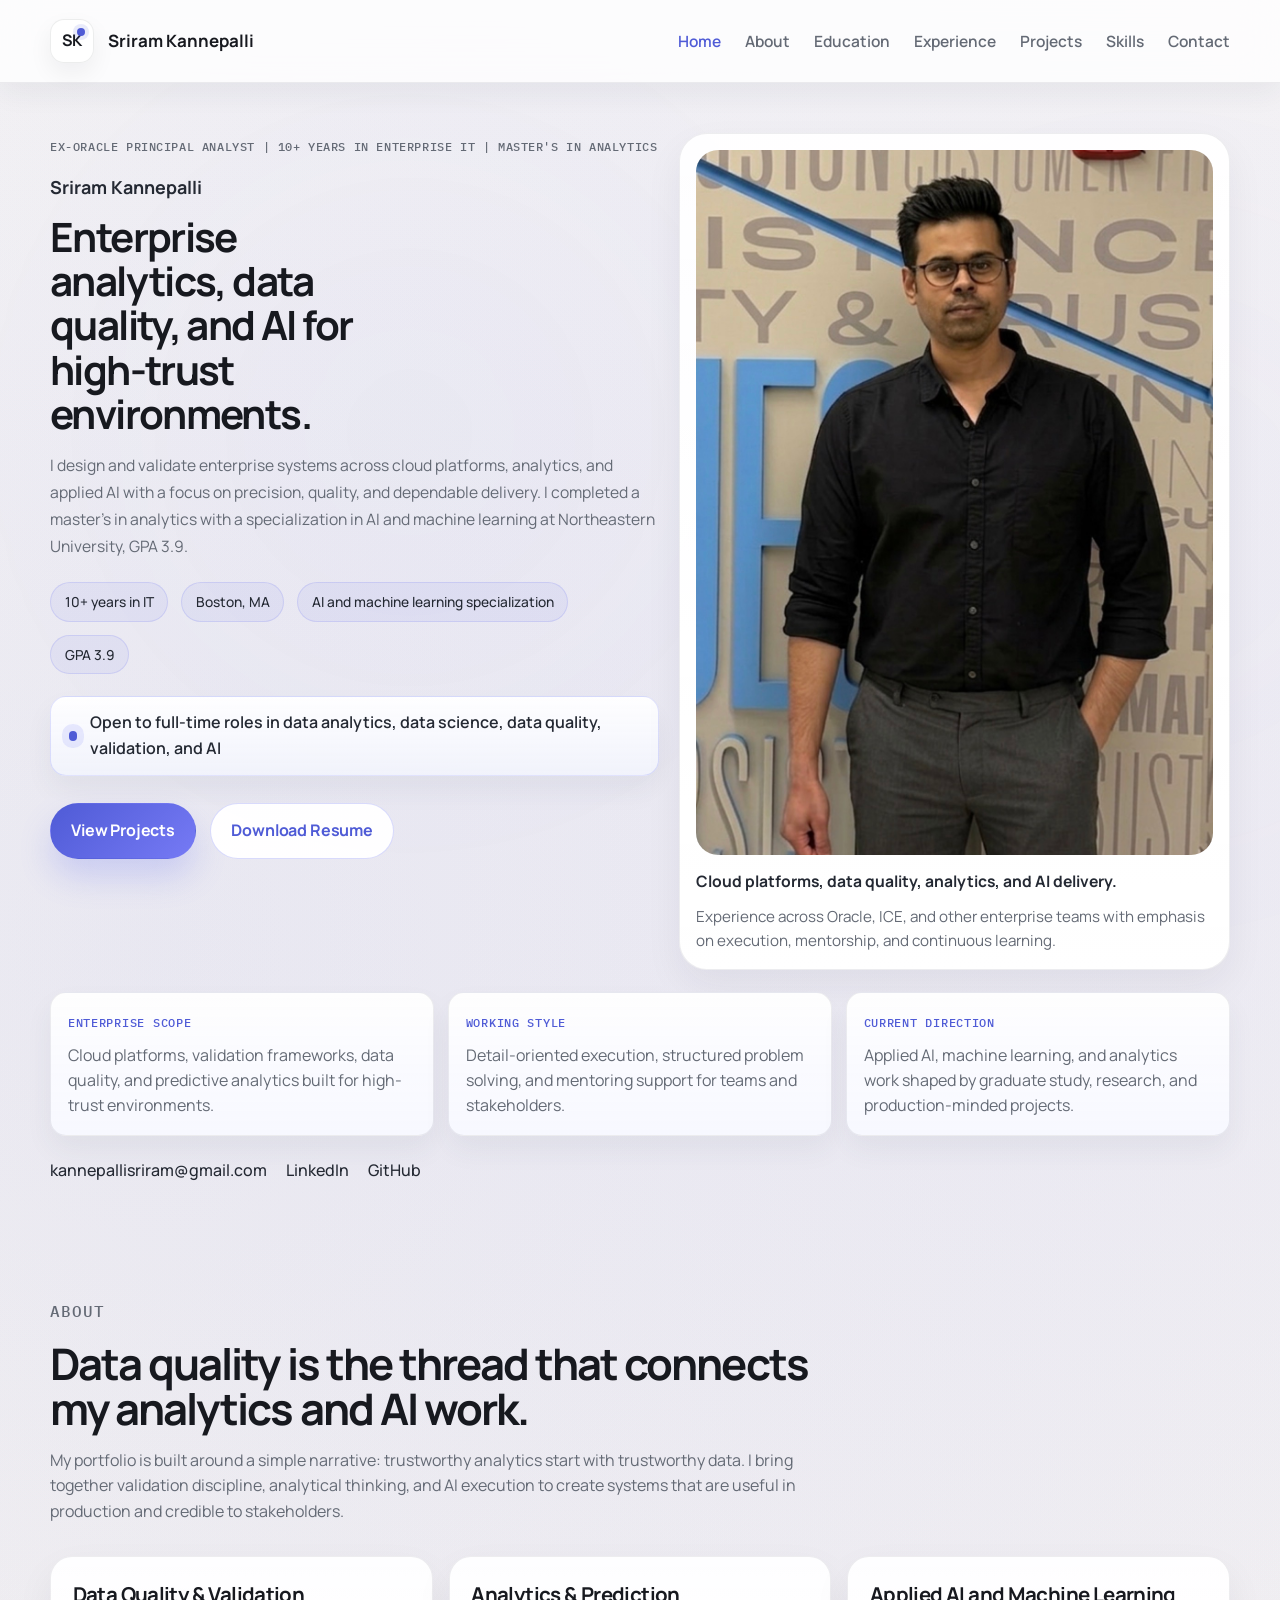
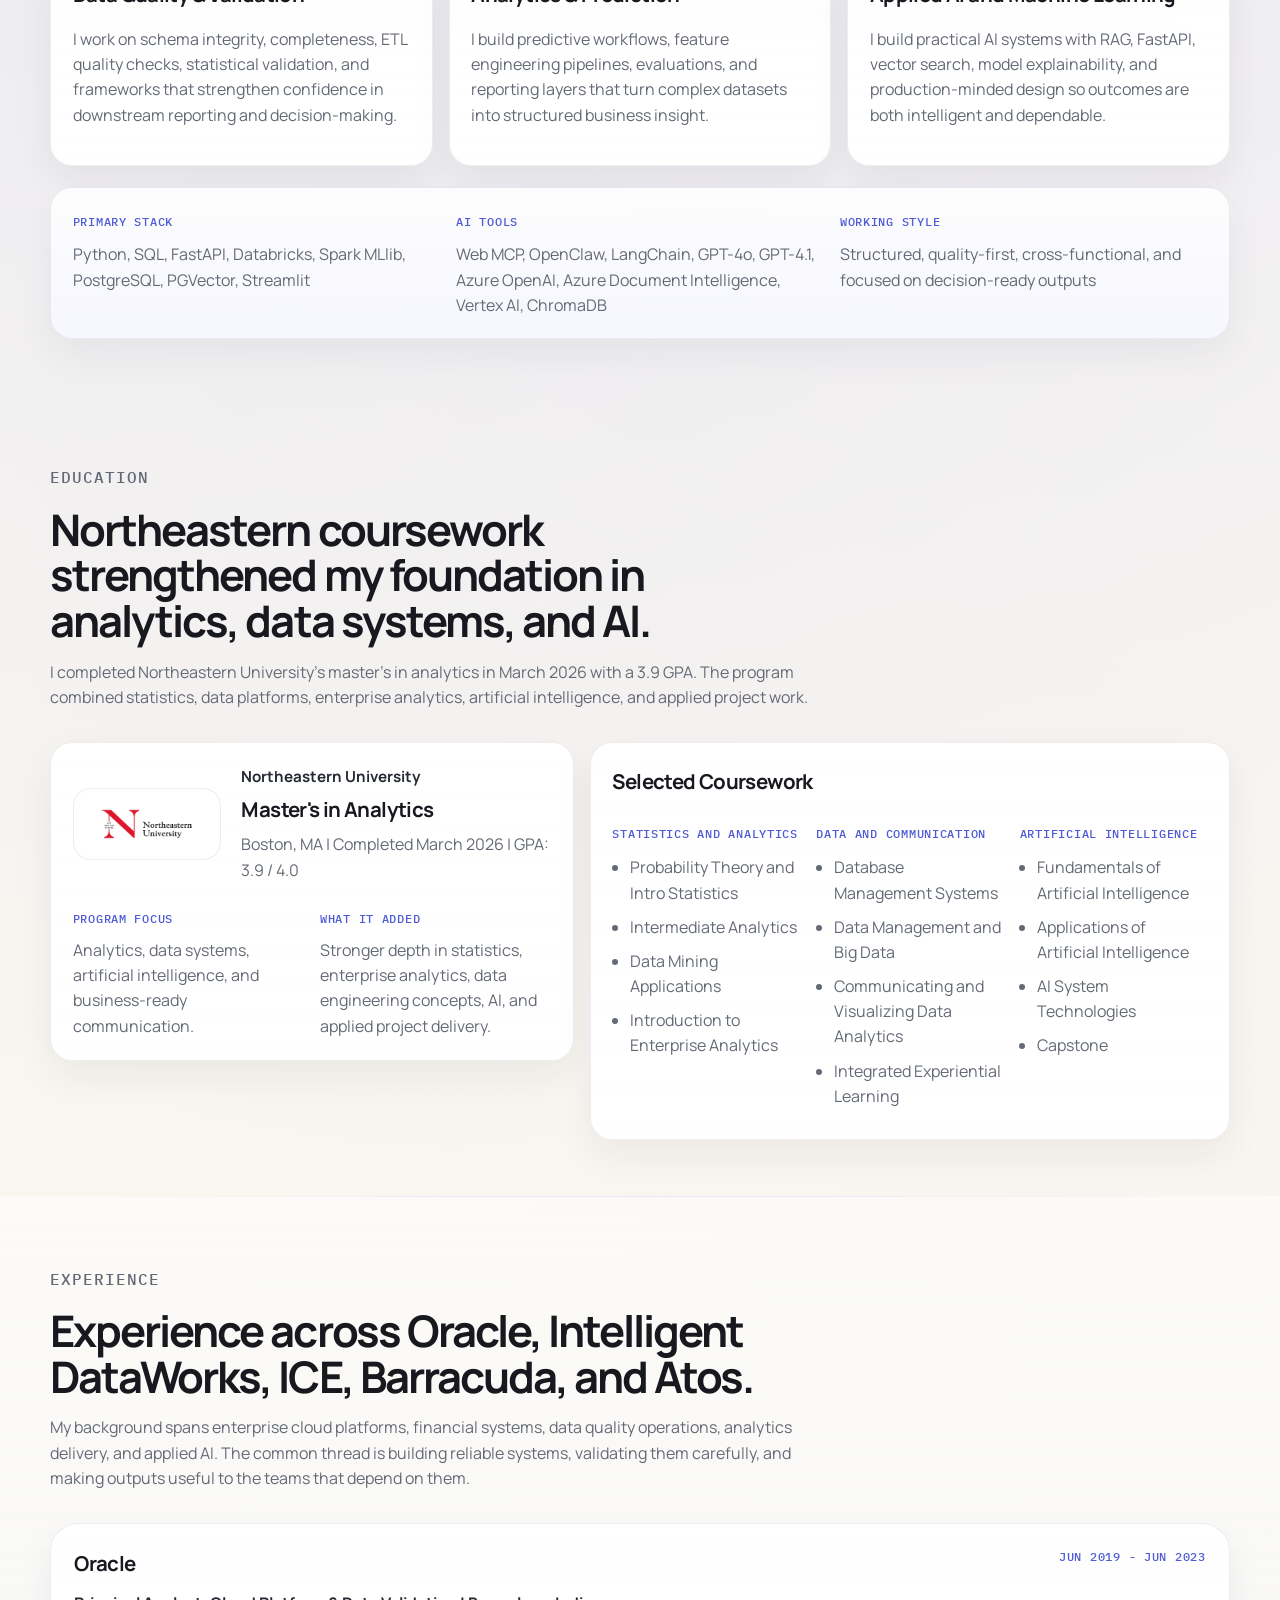
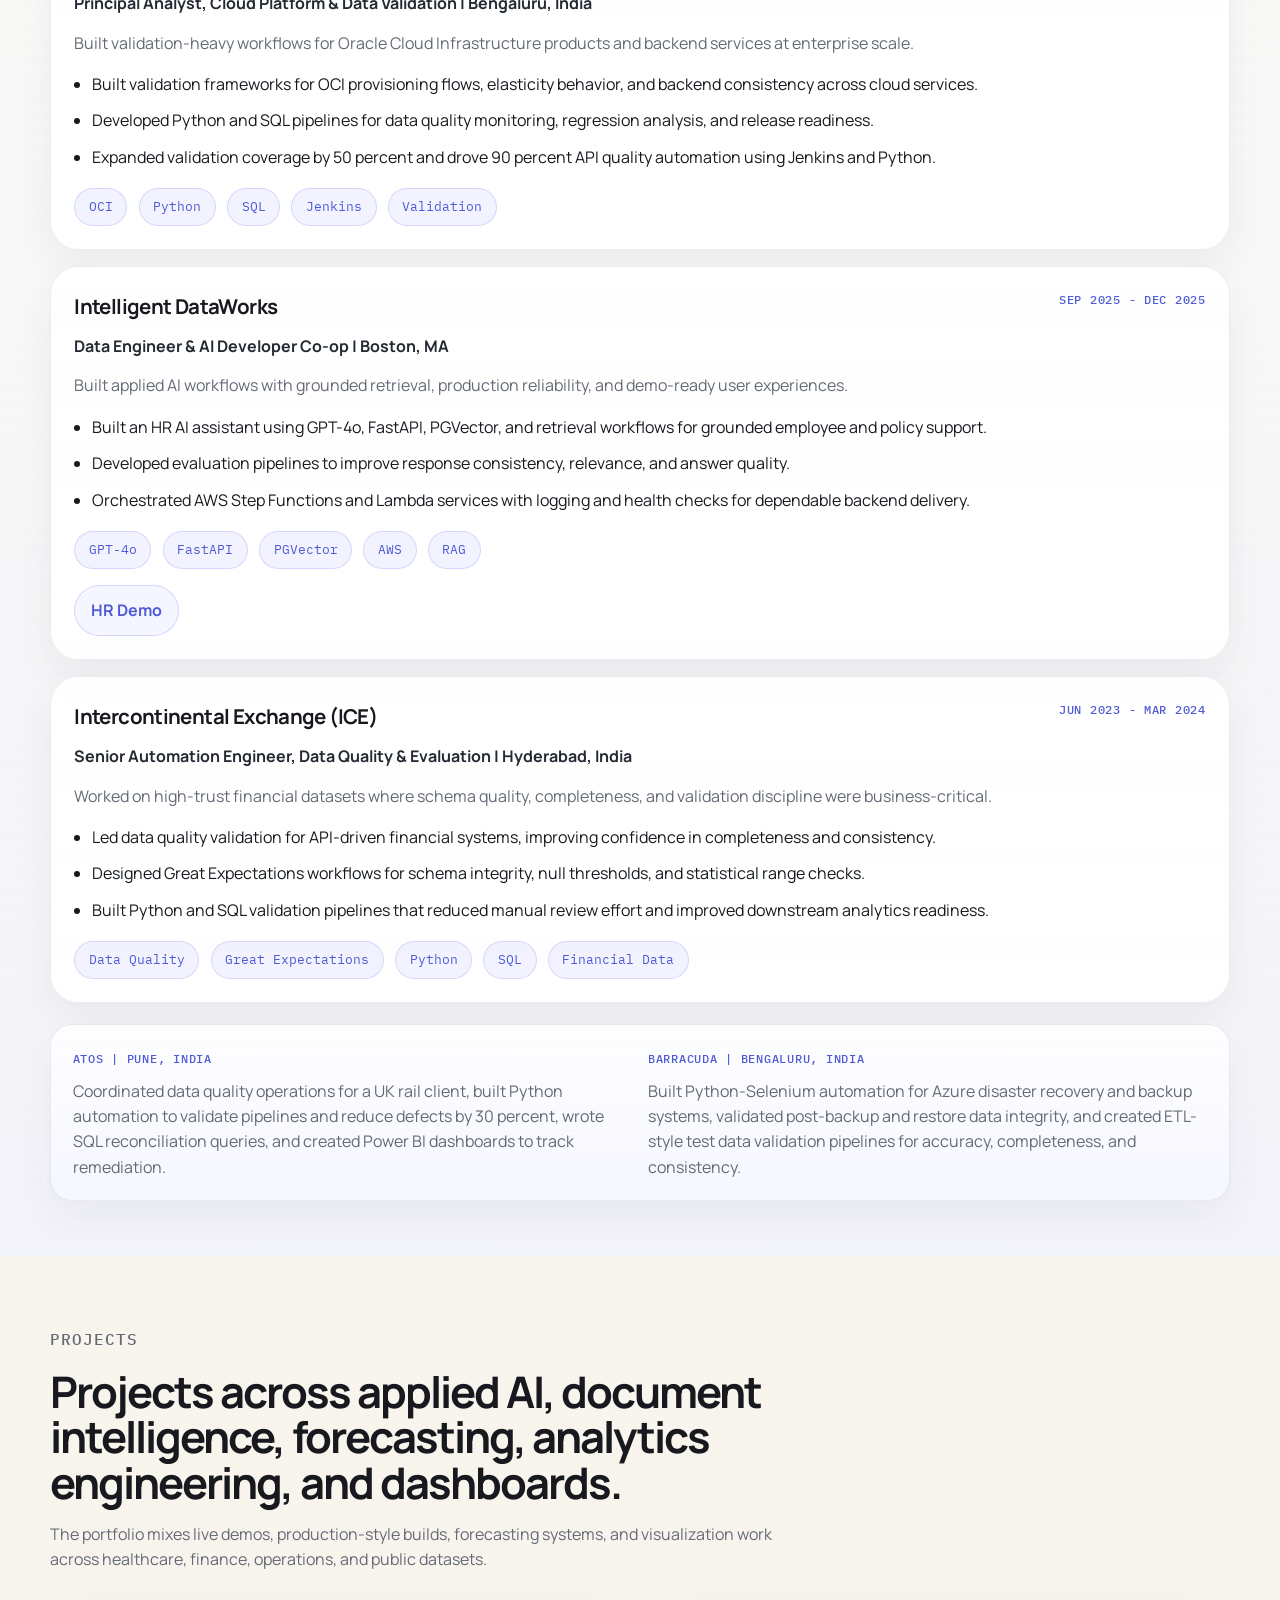
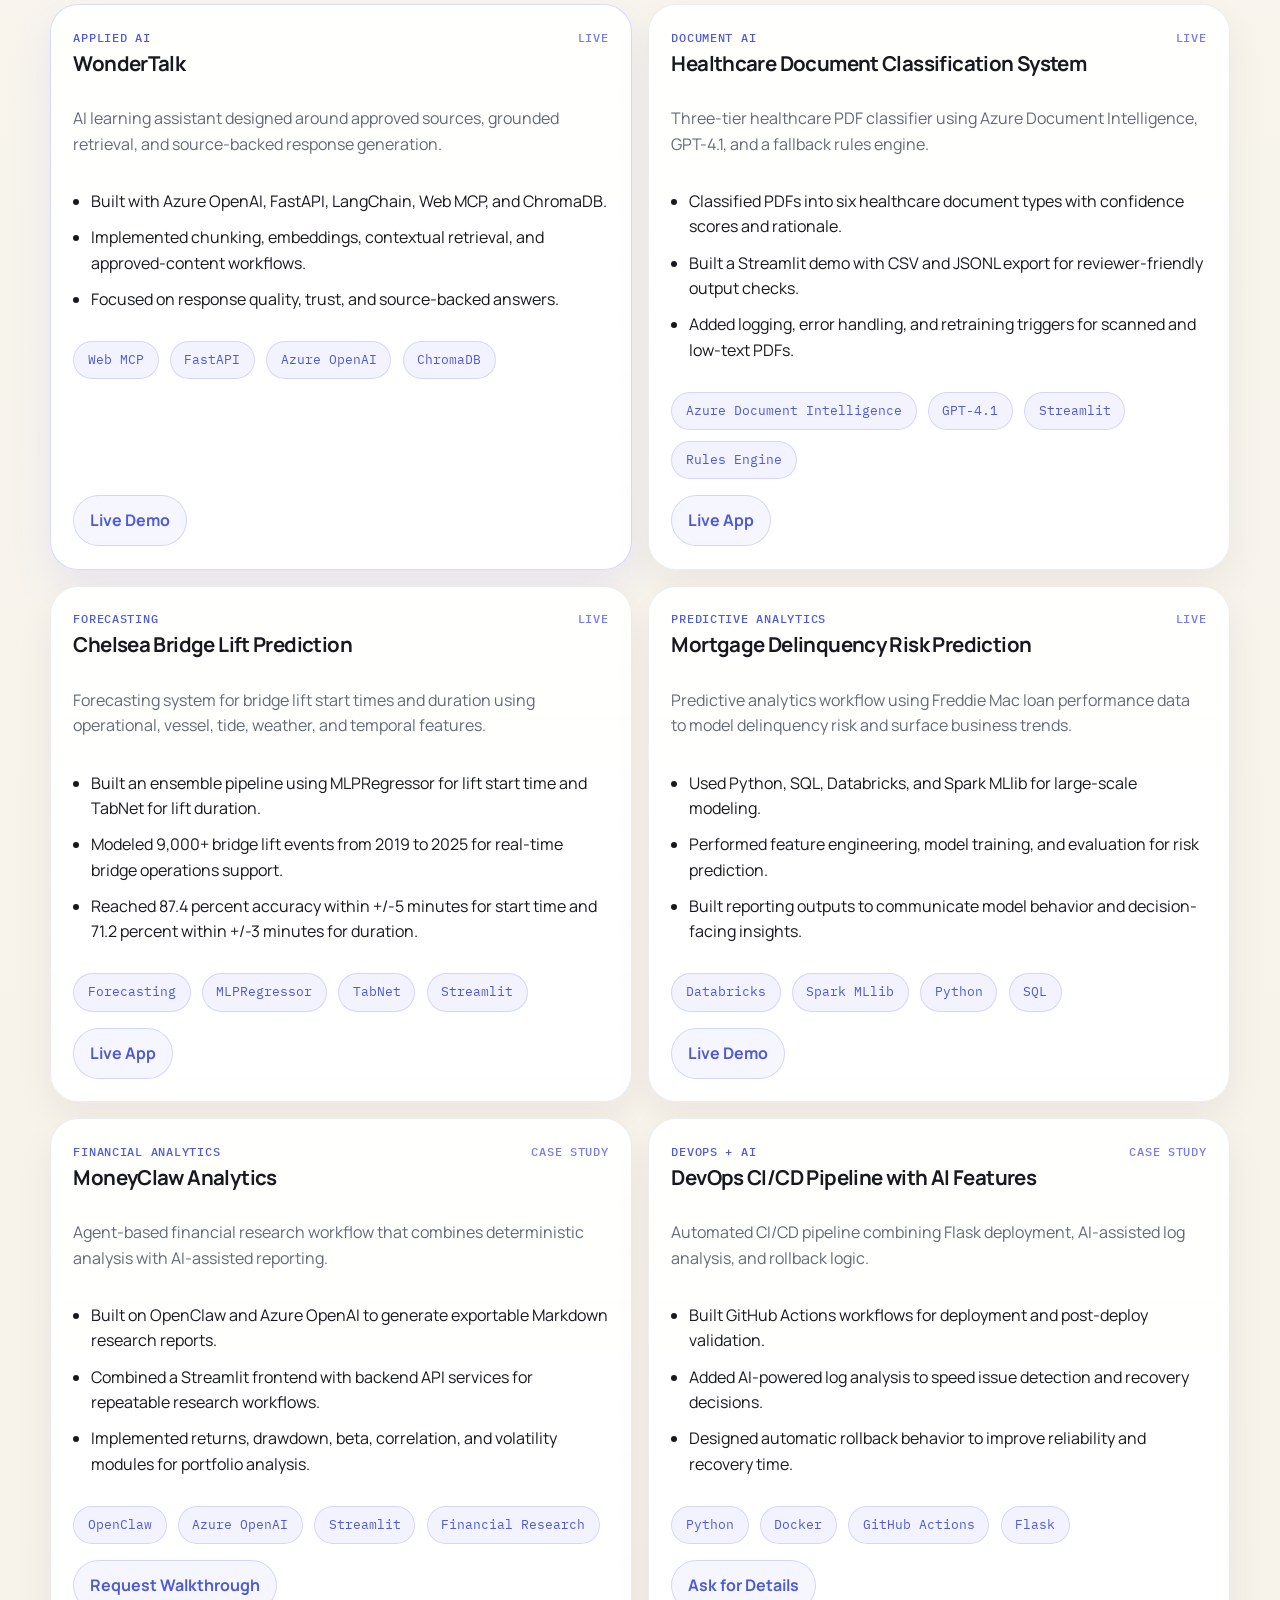
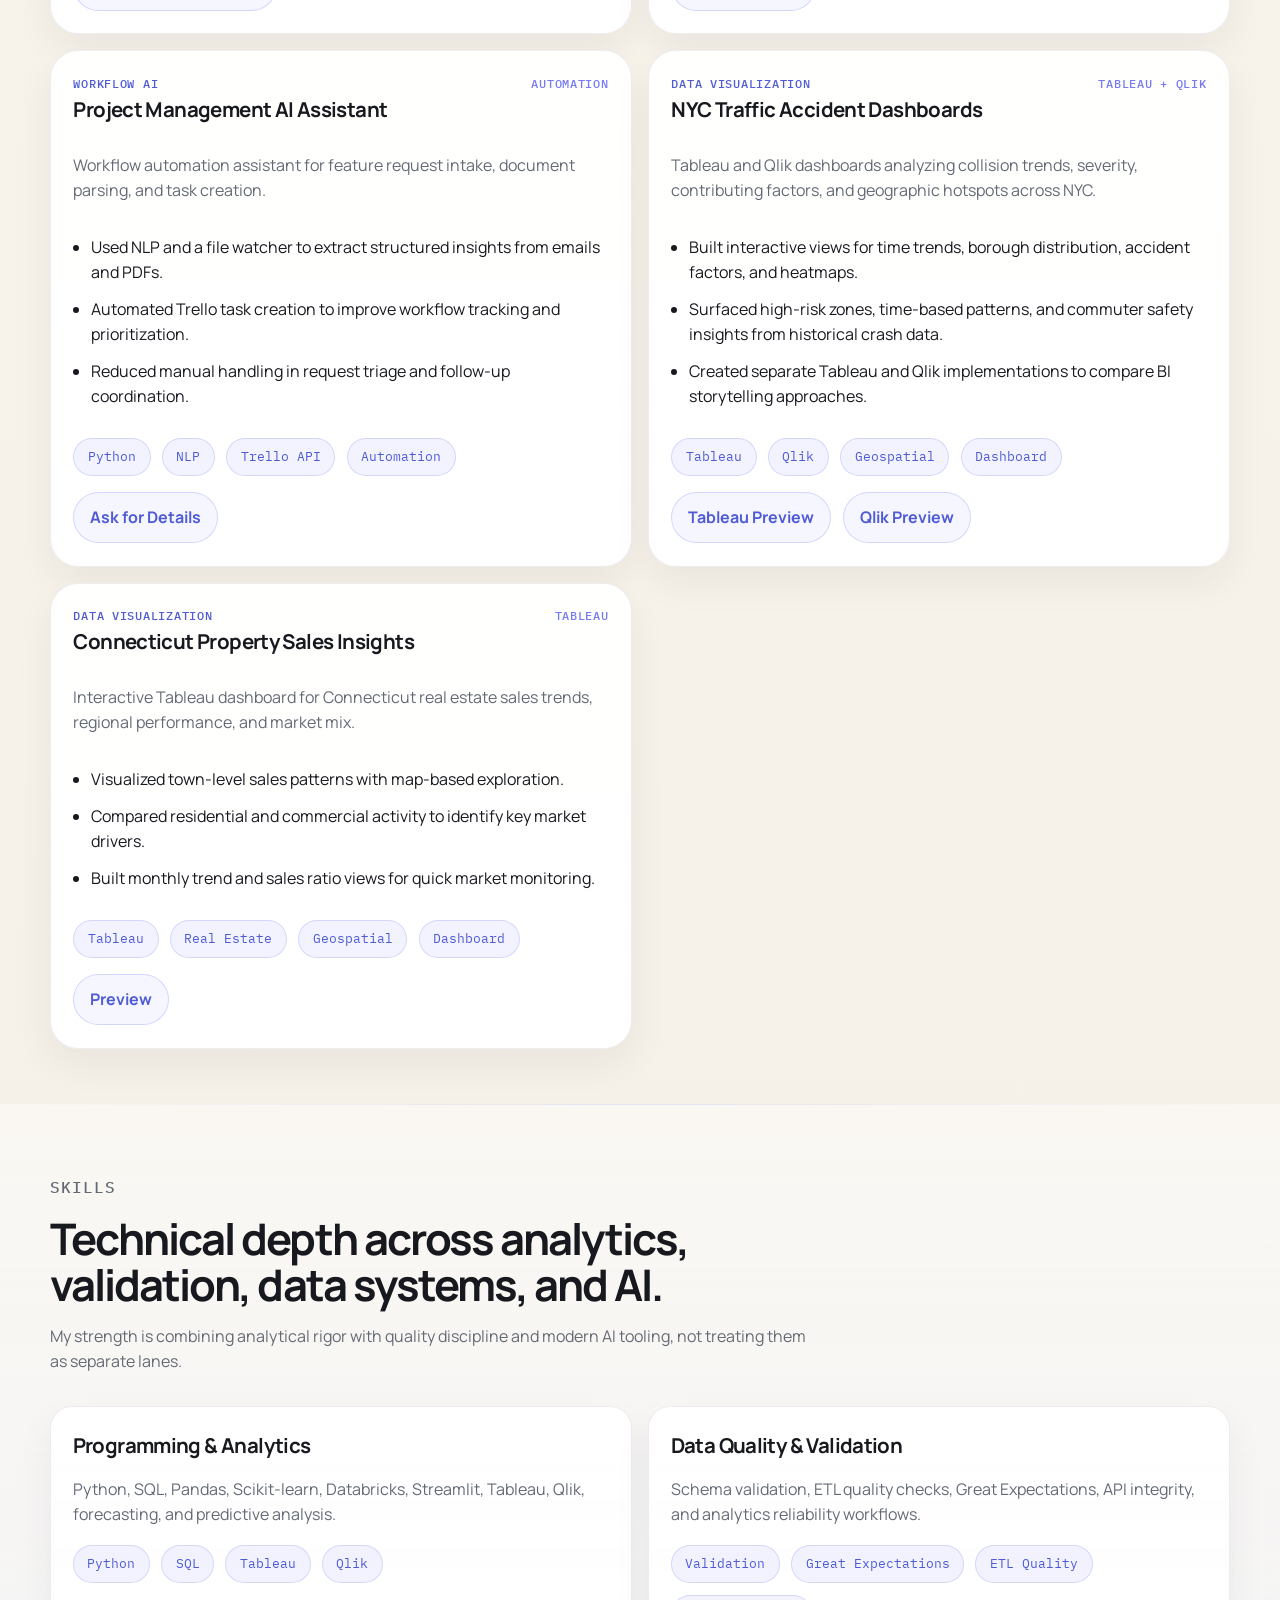
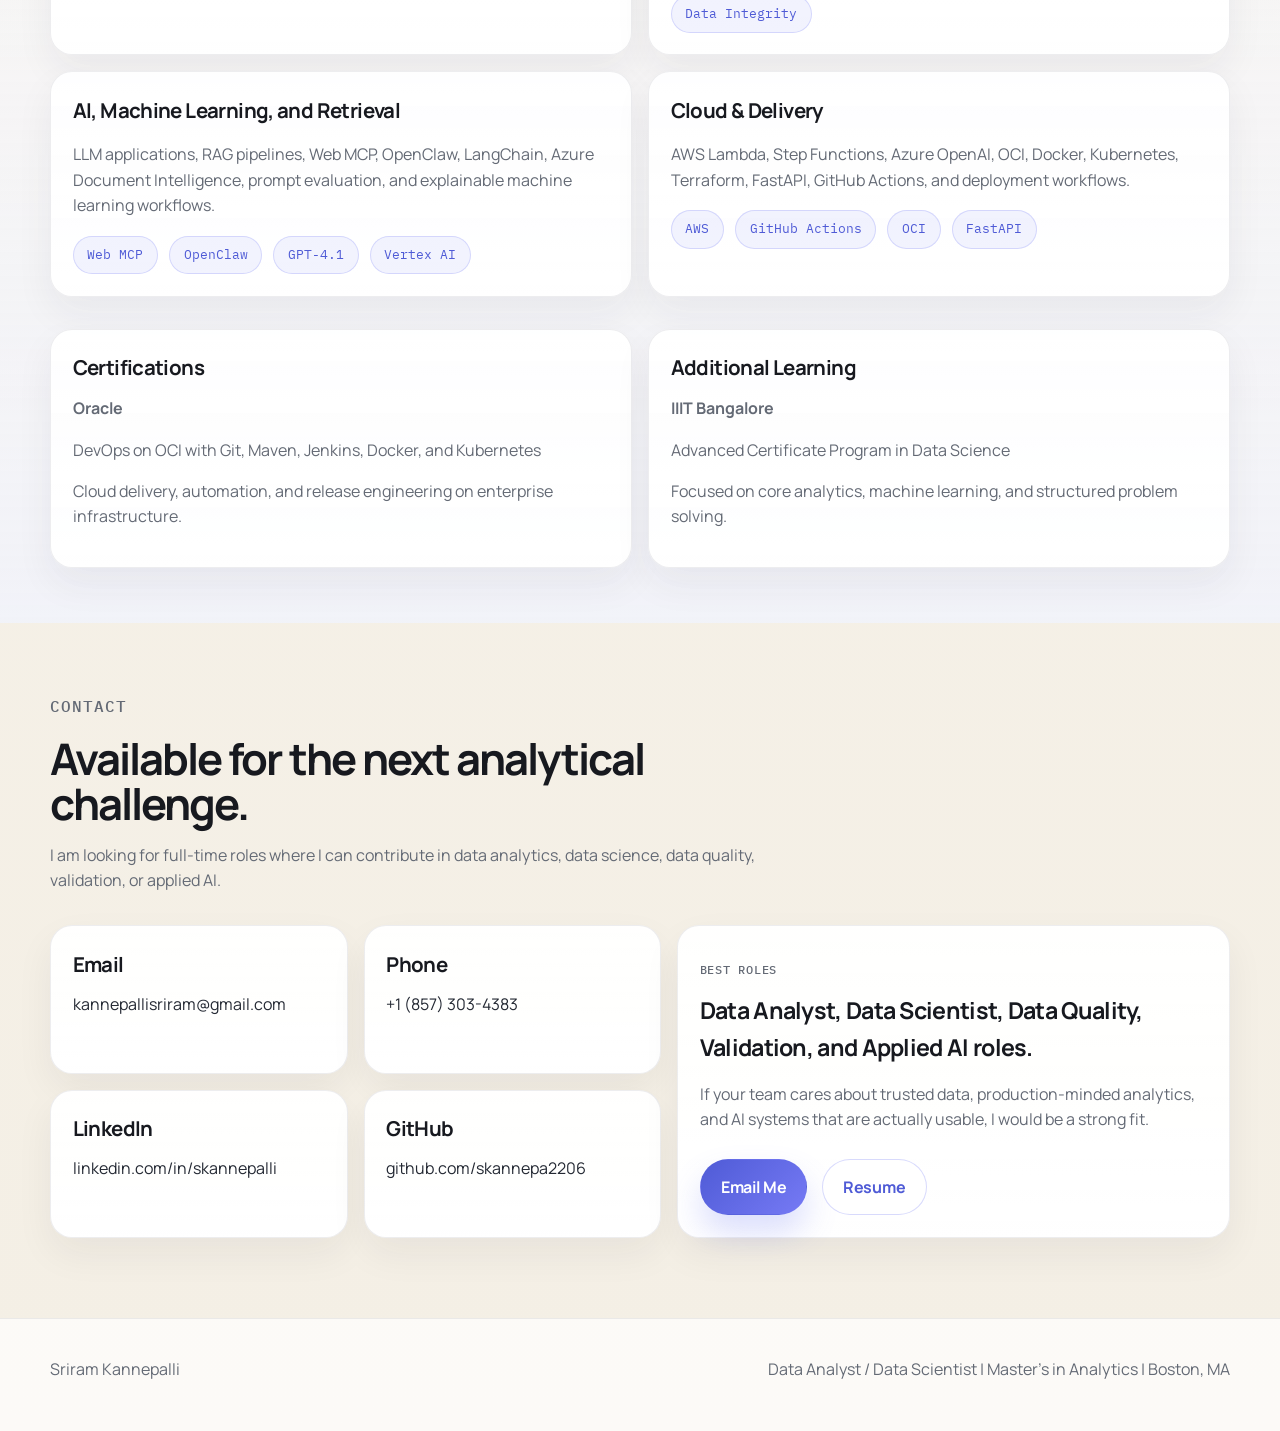
==== commit 6303a824: "Refine portfolio favicon and typography" ====
--- a/index.html
+++ b/index.html
@@ -8,7 +8,7 @@
     name="description"
     content="Ex-Oracle Principal Analyst with 10+ years in IT, a completed master's in analytics with a specialization in AI and machine learning from Northeastern University, GPA 3.9, and a portfolio spanning data quality, analytics, validation, dashboards, and AI."
   >
-  <meta name="theme-color" content="#f7f7fc">
+  <meta name="theme-color" content="#faf7f1">
   <meta property="og:title" content="Sriram Kannepalli | Ex-Oracle Principal Analyst | Data Analytics & AI">
   <meta
     property="og:description"
@@ -17,7 +17,7 @@
   <link rel="preconnect" href="https://fonts.googleapis.com">
   <link rel="preconnect" href="https://fonts.gstatic.com" crossorigin>
   <link
-    href="https://fonts.googleapis.com/css2?family=IBM+Plex+Mono:wght@500;600&family=Plus+Jakarta+Sans:wght@400;500;600;700;800&display=swap"
+    href="https://fonts.googleapis.com/css2?family=IBM+Plex+Mono:wght@500;600&family=Manrope:wght@400;500;600;700;800&display=swap"
     rel="stylesheet"
   >
   <script>document.documentElement.classList.add("js");</script>
--- a/styles.css
+++ b/styles.css
@@ -1,18 +1,18 @@
 :root {
-  --bg: #f7f7fc;
-  --bg-soft: #eef1fb;
+  --bg: #faf7f1;
+  --bg-soft: #f3eee4;
   --panel: rgba(255, 255, 255, 0.94);
-  --panel-alt: rgba(249, 250, 255, 0.98);
+  --panel-alt: rgba(255, 255, 255, 0.98);
   --panel-soft: rgba(255, 255, 255, 0.86);
   --border: rgba(25, 33, 52, 0.08);
-  --border-strong: rgba(92, 103, 242, 0.22);
-  --text: #171a24;
-  --muted: #616878;
-  --muted-strong: #2b3240;
-  --cyan: #5c67f2;
-  --violet: #8d84ff;
-  --gold: #5c67f2;
-  --shadow: 0 20px 48px rgba(53, 62, 92, 0.08);
+  --border-strong: rgba(79, 91, 214, 0.18);
+  --text: #17191f;
+  --muted: #646a75;
+  --muted-strong: #242933;
+  --cyan: #4f5bd6;
+  --violet: #767af5;
+  --gold: #4f5bd6;
+  --shadow: 0 16px 38px rgba(36, 41, 51, 0.06);
   --radius-xl: 28px;
   --radius-lg: 22px;
   --radius-md: 16px;
@@ -27,18 +27,21 @@
 
 html {
   scroll-behavior: smooth;
+  text-rendering: optimizeLegibility;
+  -webkit-font-smoothing: antialiased;
+  -moz-osx-font-smoothing: grayscale;
 }
 
 body {
   margin: 0;
   min-width: 320px;
-  font-family: "Plus Jakarta Sans", sans-serif;
+  font-family: "Manrope", "Segoe UI", sans-serif;
   color: var(--text);
   background:
-    radial-gradient(circle at 12% 12%, rgba(92, 103, 242, 0.14), transparent 24%),
-    radial-gradient(circle at 88% 10%, rgba(141, 132, 255, 0.16), transparent 26%),
-    linear-gradient(180deg, #fbfbfe 0%, #eef2fb 100%);
-  line-height: 1.62;
+    radial-gradient(circle at 12% 10%, rgba(79, 91, 214, 0.08), transparent 22%),
+    radial-gradient(circle at 88% 10%, rgba(118, 122, 245, 0.08), transparent 24%),
+    linear-gradient(180deg, #fcfaf5 0%, #f4efe5 100%);
+  line-height: 1.58;
   overflow-x: hidden;
 }
 
@@ -68,14 +71,15 @@
 
 .dots {
   z-index: -2;
-  background-image: none;
-  opacity: 0;
+  background-image: radial-gradient(rgba(23, 25, 31, 0.09) 0.65px, transparent 0.65px);
+  background-size: 22px 22px;
+  opacity: 0.32;
 }
 
 .glow {
   z-index: -1;
-  filter: blur(110px);
-  opacity: 0.58;
+  filter: blur(120px);
+  opacity: 0.18;
 }
 
 .glow-cyan {
@@ -125,9 +129,11 @@
   width: 44px;
   height: 44px;
   border-radius: 14px;
-  background: linear-gradient(135deg, #5c67f2, #7d74ff);
-  color: white;
-  border: none;
+  background: rgba(255, 255, 255, 0.94);
+  color: var(--text);
+  border: 1px solid rgba(23, 25, 31, 0.08);
+  box-shadow: 0 10px 24px rgba(23, 25, 31, 0.06);
+  letter-spacing: -0.05em;
 }
 
 .brand-mark::after {
@@ -138,7 +144,8 @@
   width: 8px;
   height: 8px;
   border-radius: 999px;
-  background: rgba(255, 255, 255, 0.94);
+  background: var(--cyan);
+  box-shadow: 0 0 0 4px rgba(79, 91, 214, 0.12);
 }
 
 .brand-text {
@@ -219,11 +226,11 @@
 .project-kicker,
 .project-state,
 .card-label {
-  font-family: "Plus Jakarta Sans", sans-serif;
-  font-size: 0.78rem;
-  font-weight: 700;
-  letter-spacing: 0.04em;
-  text-transform: none;
+  font-family: "IBM Plex Mono", monospace;
+  font-size: 0.76rem;
+  font-weight: 500;
+  letter-spacing: 0.06em;
+  text-transform: uppercase;
 }
 
 .eyebrow {
@@ -232,9 +239,8 @@
 }
 
 .hero .eyebrow {
-  font-size: 0.72rem;
-  letter-spacing: 0.03em;
-  text-transform: none;
+  font-size: 0.74rem;
+  letter-spacing: 0.05em;
   color: var(--muted);
 }
 
@@ -250,14 +256,14 @@
 .snapshot-card h2 {
   margin: 0;
   line-height: 1.05;
-  letter-spacing: -0.055em;
+  letter-spacing: -0.045em;
 }
 
 .hero h1 {
   max-width: 13ch;
-  font-size: clamp(2.15rem, 3.3vw, 3.05rem);
-  line-height: 1.08;
-  letter-spacing: -0.045em;
+  font-size: clamp(2.1rem, 3.15vw, 2.92rem);
+  line-height: 1.1;
+  letter-spacing: -0.04em;
 }
 
 .hero-subtitle,
@@ -278,7 +284,7 @@
   max-width: 62ch;
   margin: 0.95rem 0 0;
   font-size: 0.98rem;
-  line-height: 1.78;
+  line-height: 1.72;
 }
 
 .hero-chips {
@@ -365,6 +371,7 @@
   border-radius: 999px;
   border: 1px solid transparent;
   font-weight: 700;
+  letter-spacing: -0.01em;
   transition: transform 0.2s ease, border-color 0.2s ease, box-shadow 0.2s ease;
 }
 
@@ -757,7 +764,7 @@
   background: rgba(92, 103, 242, 0.08);
   color: var(--cyan);
   font-family: "IBM Plex Mono", monospace;
-  font-size: 0.88rem;
+  font-size: 0.8rem;
 }
 
 .project-actions {
@@ -824,7 +831,7 @@
 .site-footer {
   border-top: 1px solid var(--border);
   padding: 1.4rem 0 2rem;
-  background: rgba(255, 255, 255, 0.56);
+  background: rgba(255, 255, 255, 0.7);
 }
 
 .footer-shell {
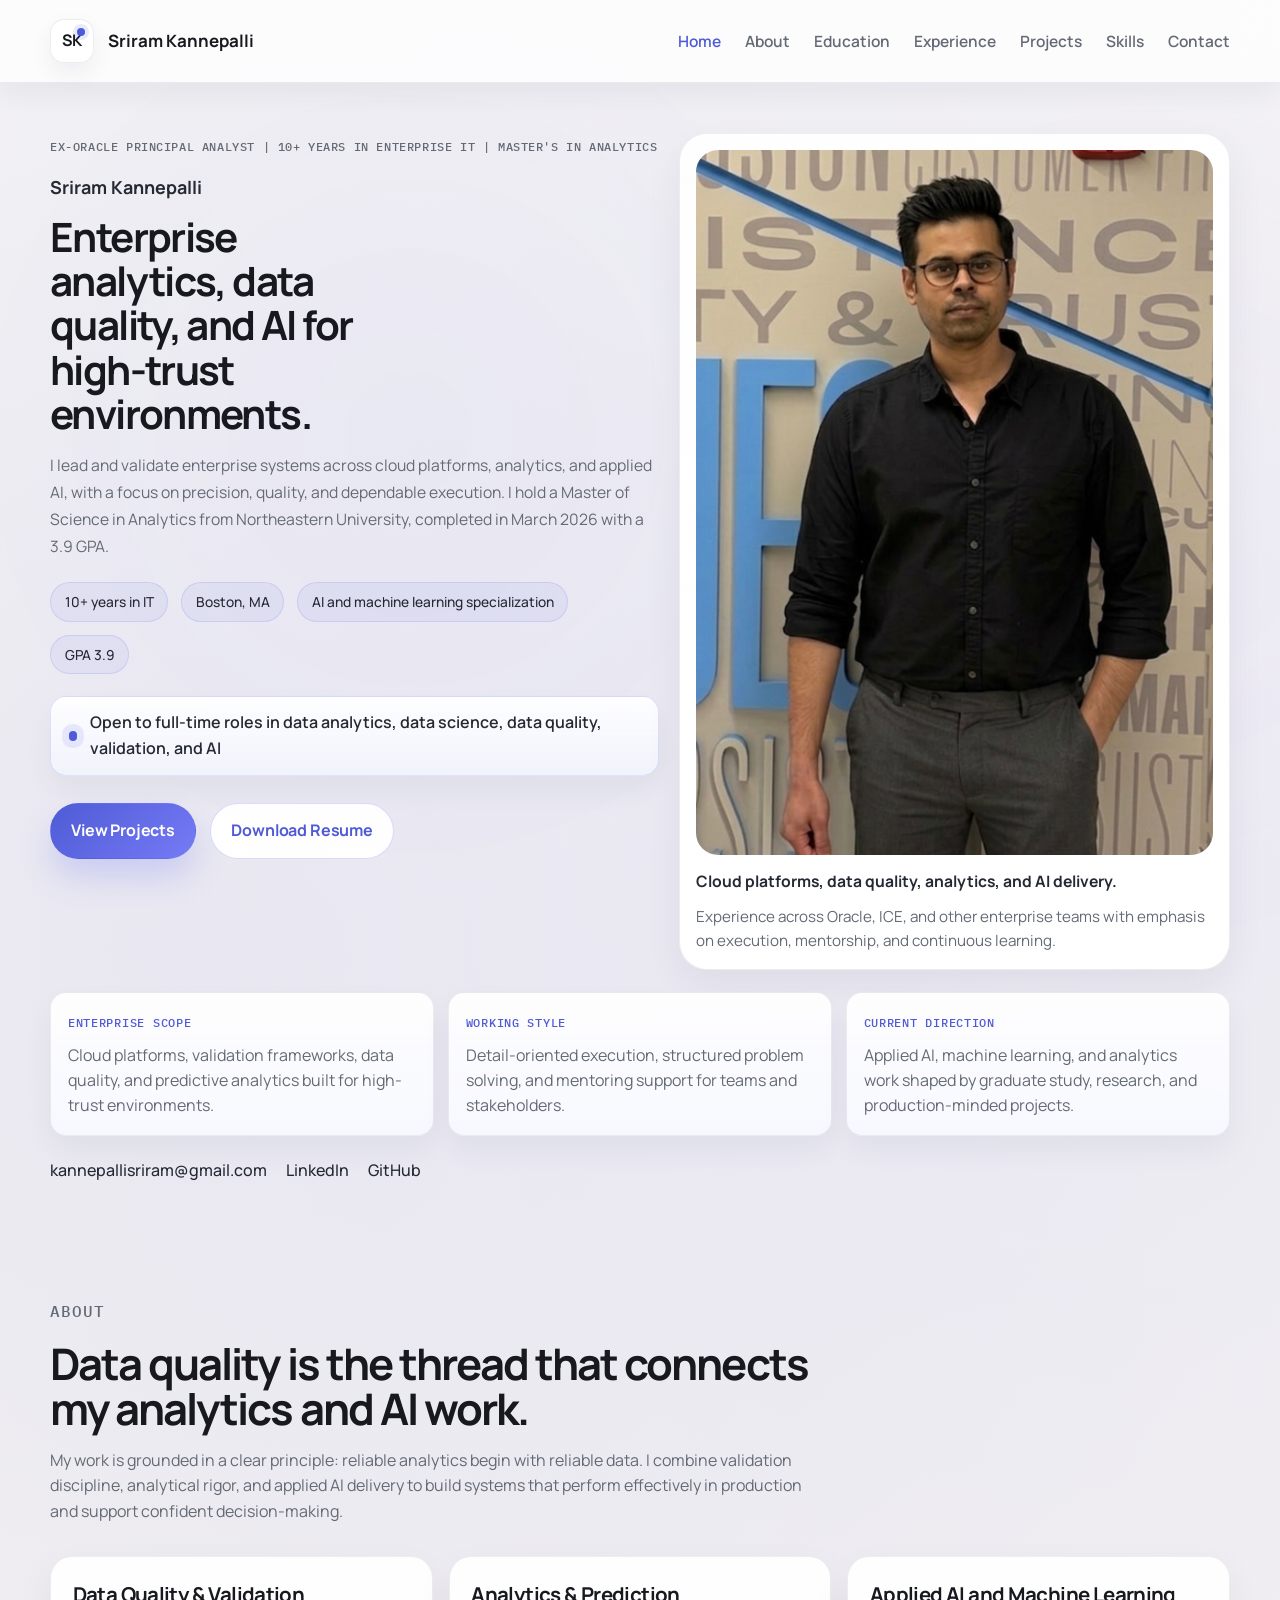
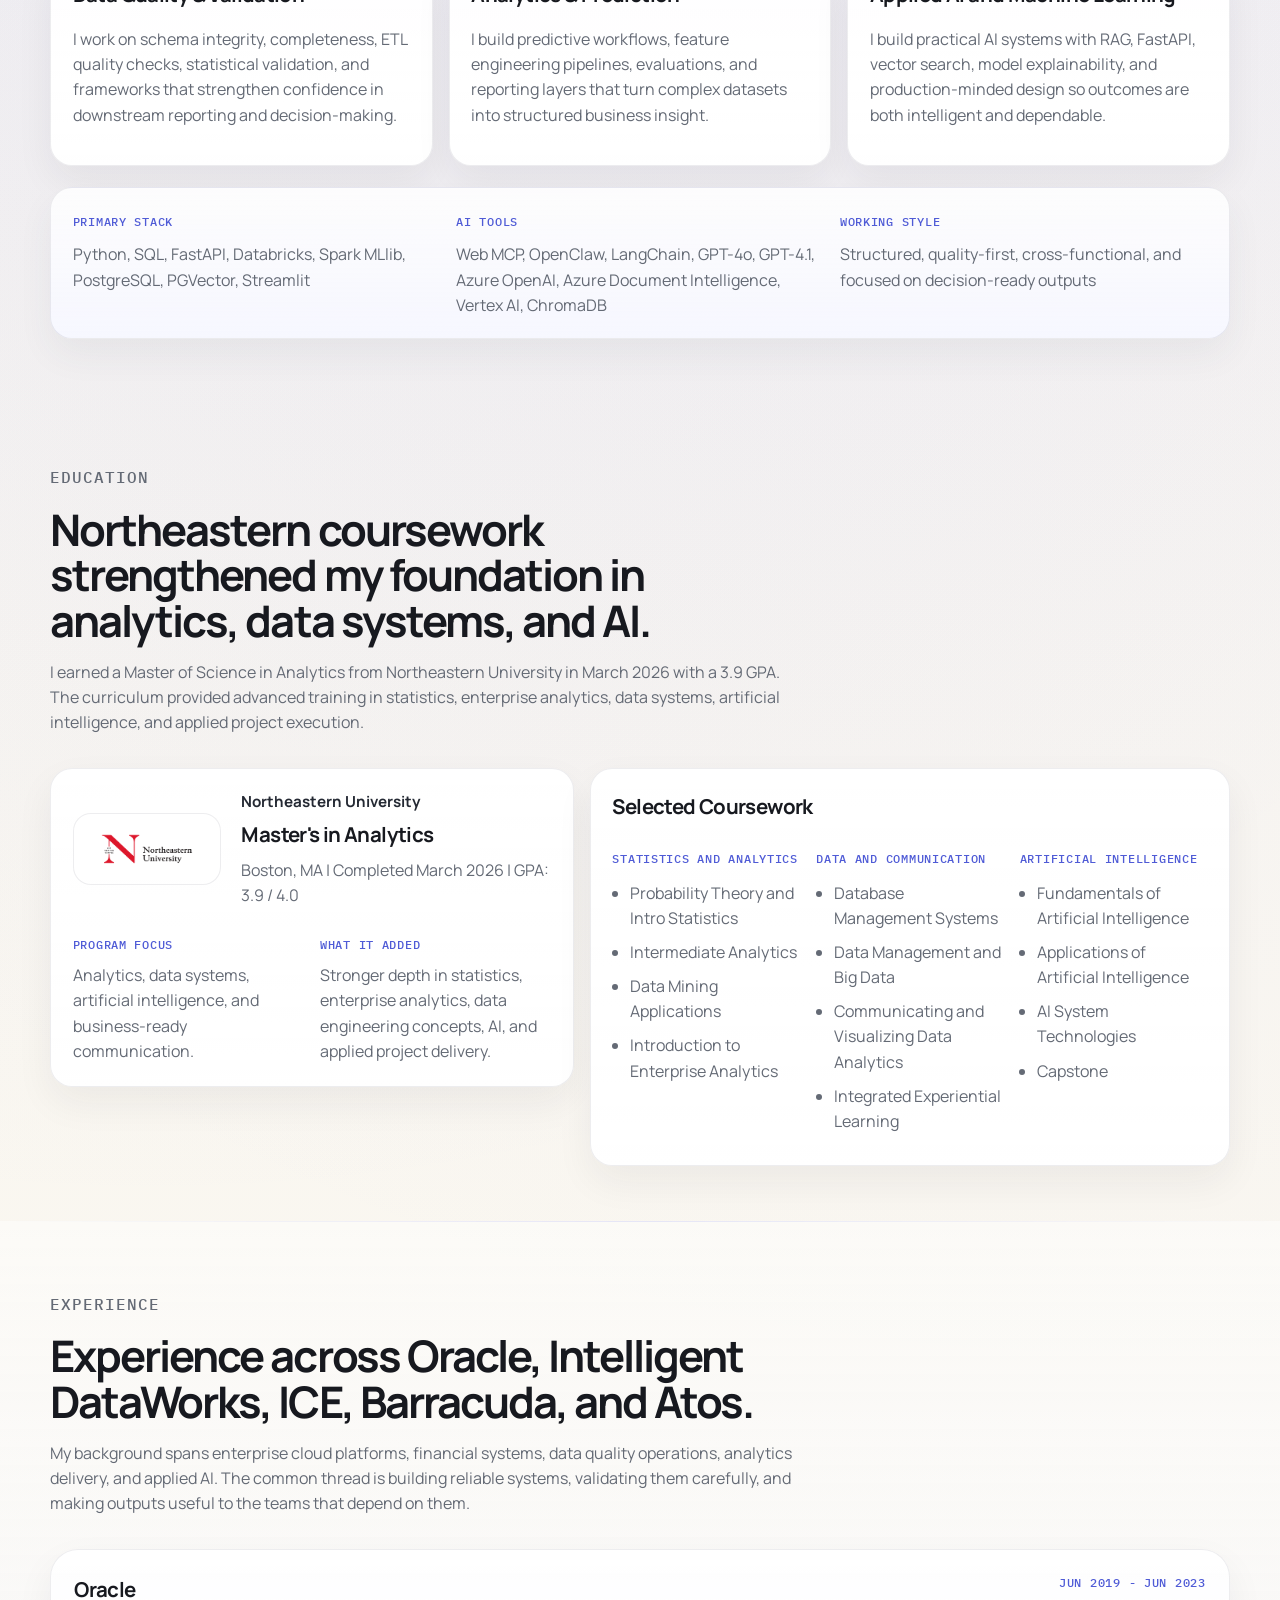
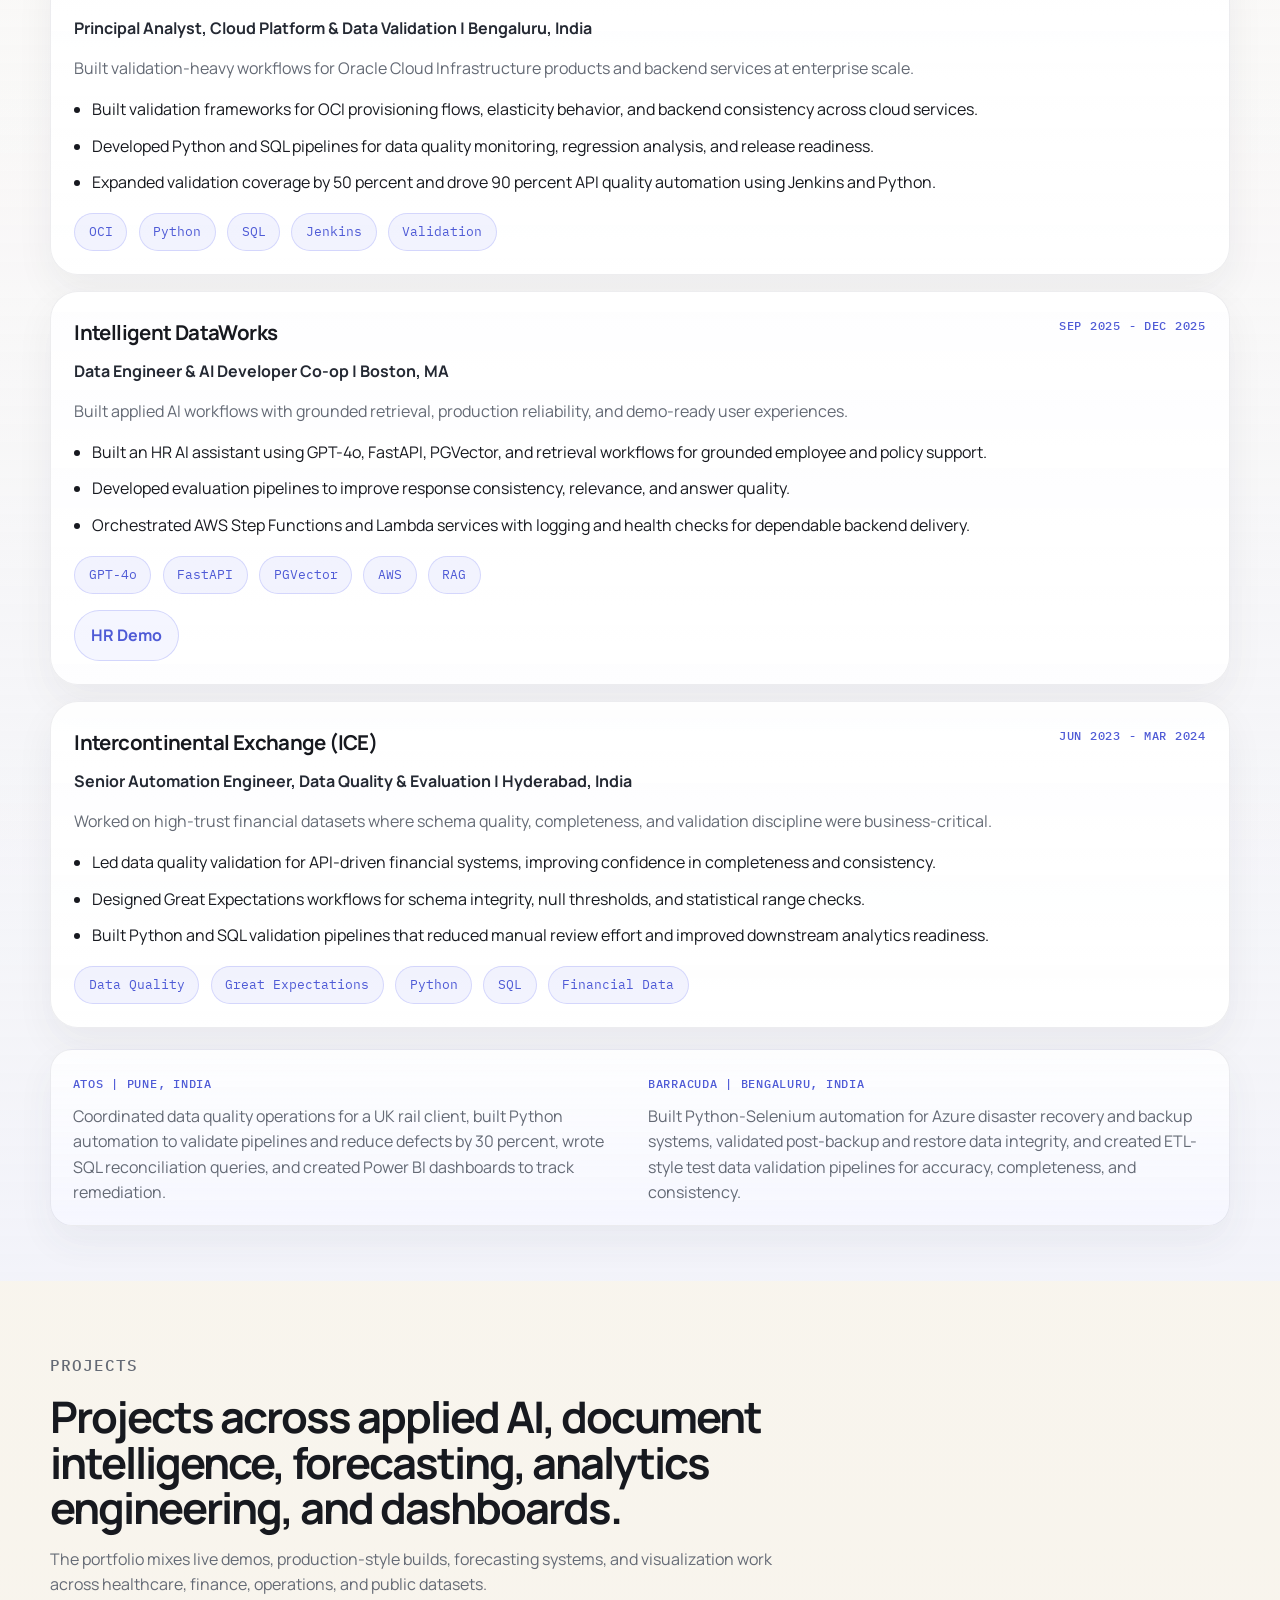
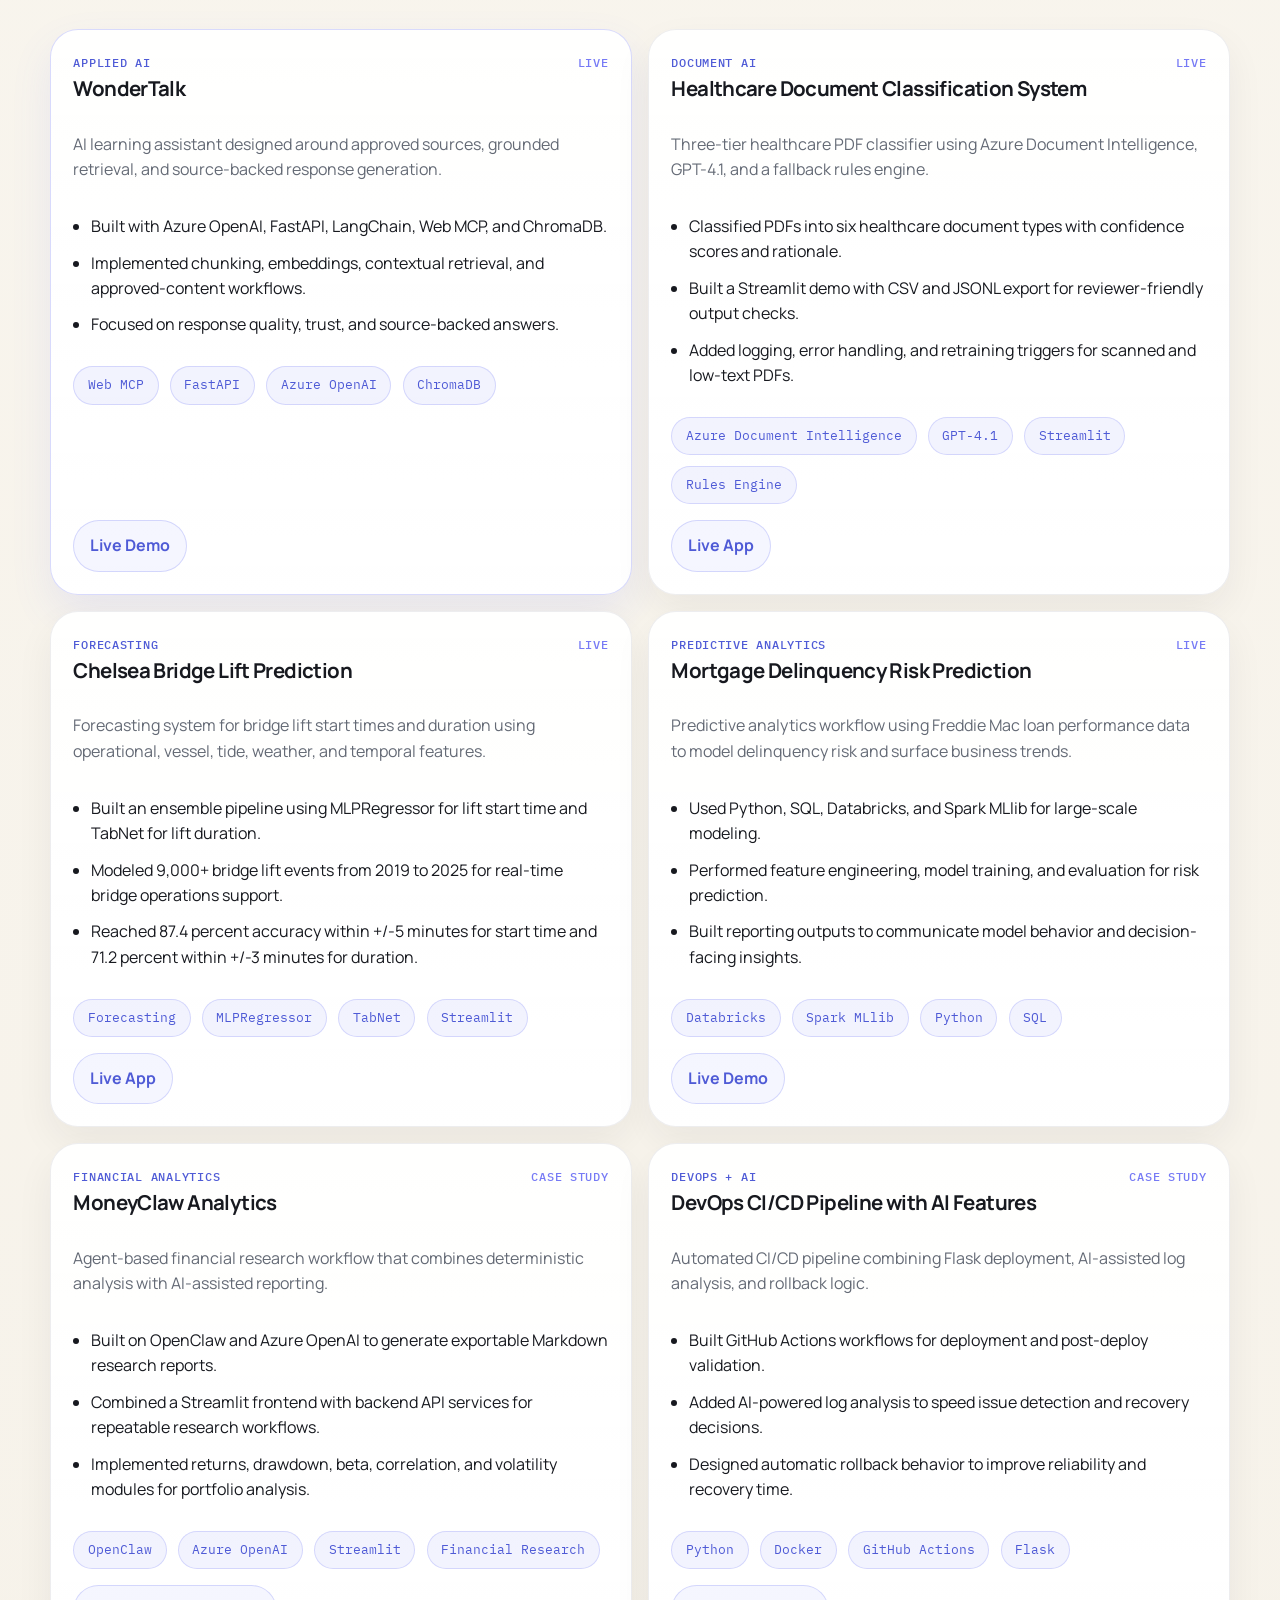
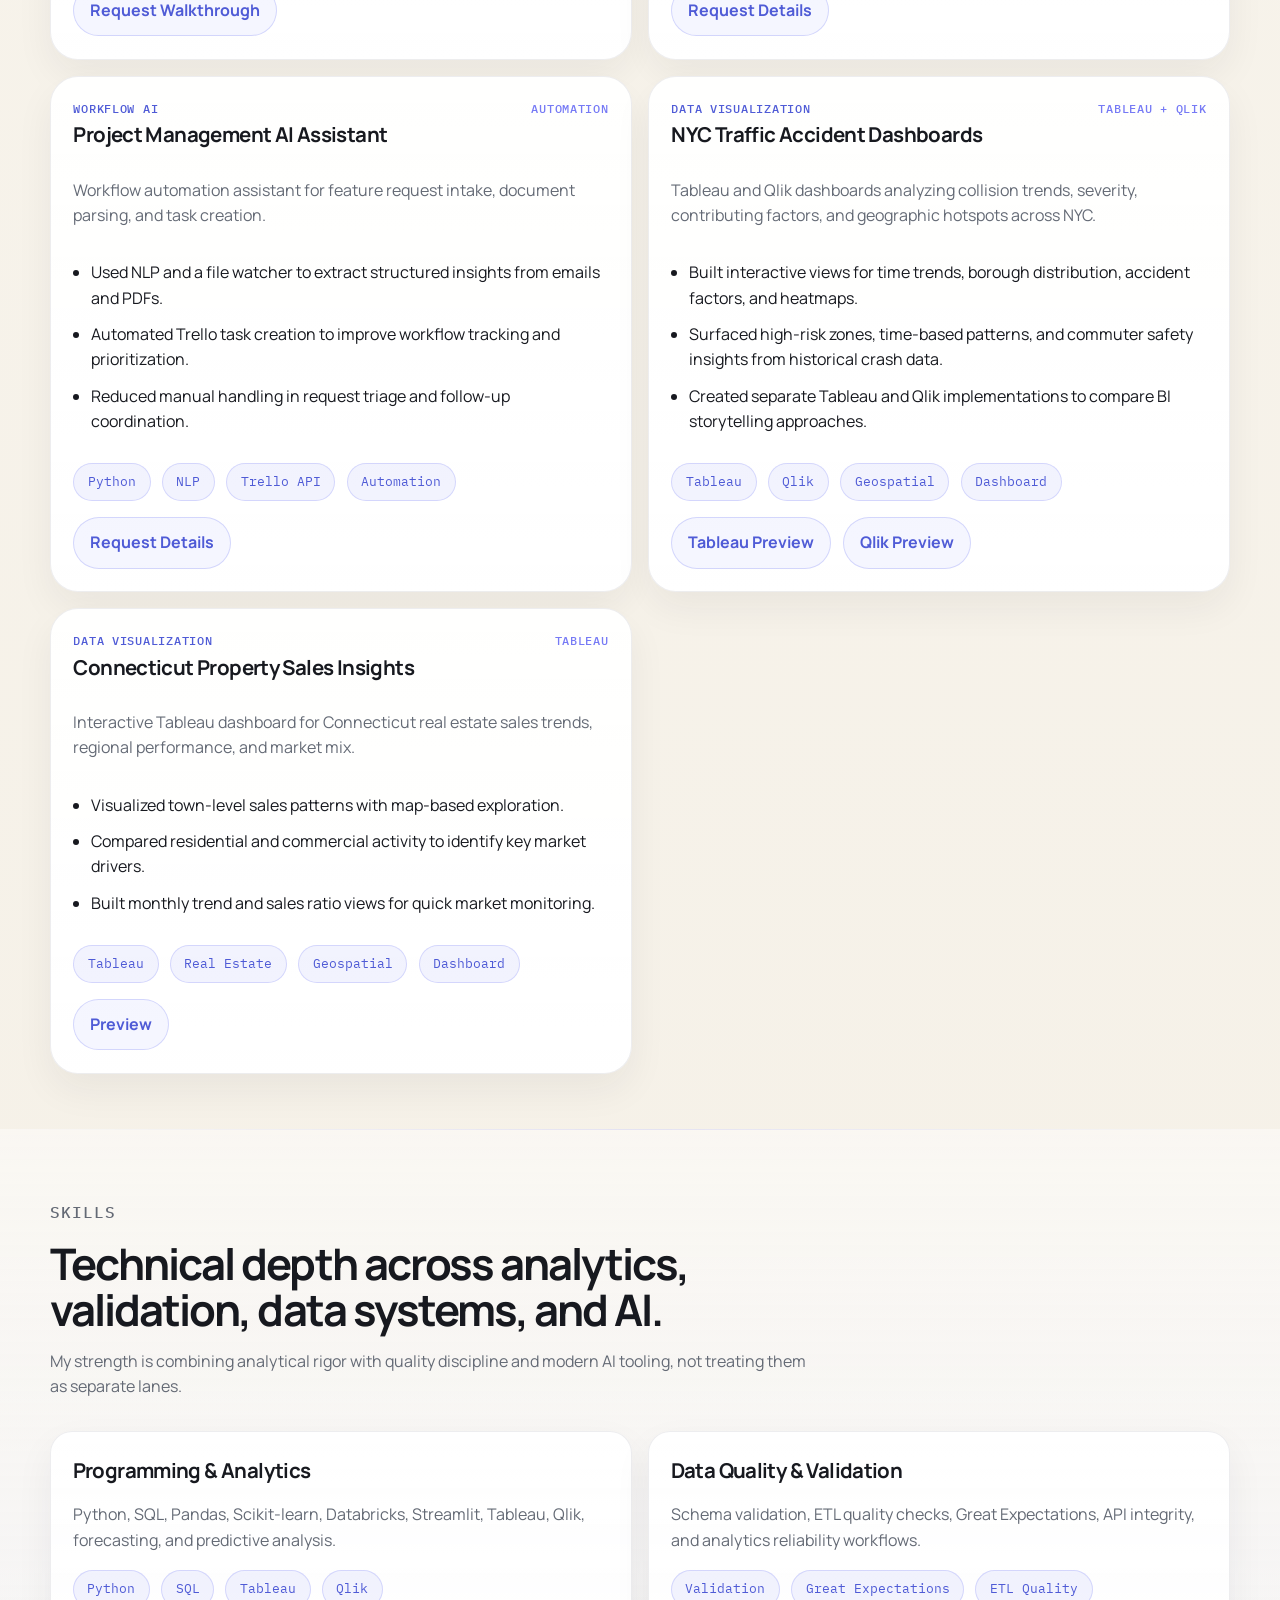
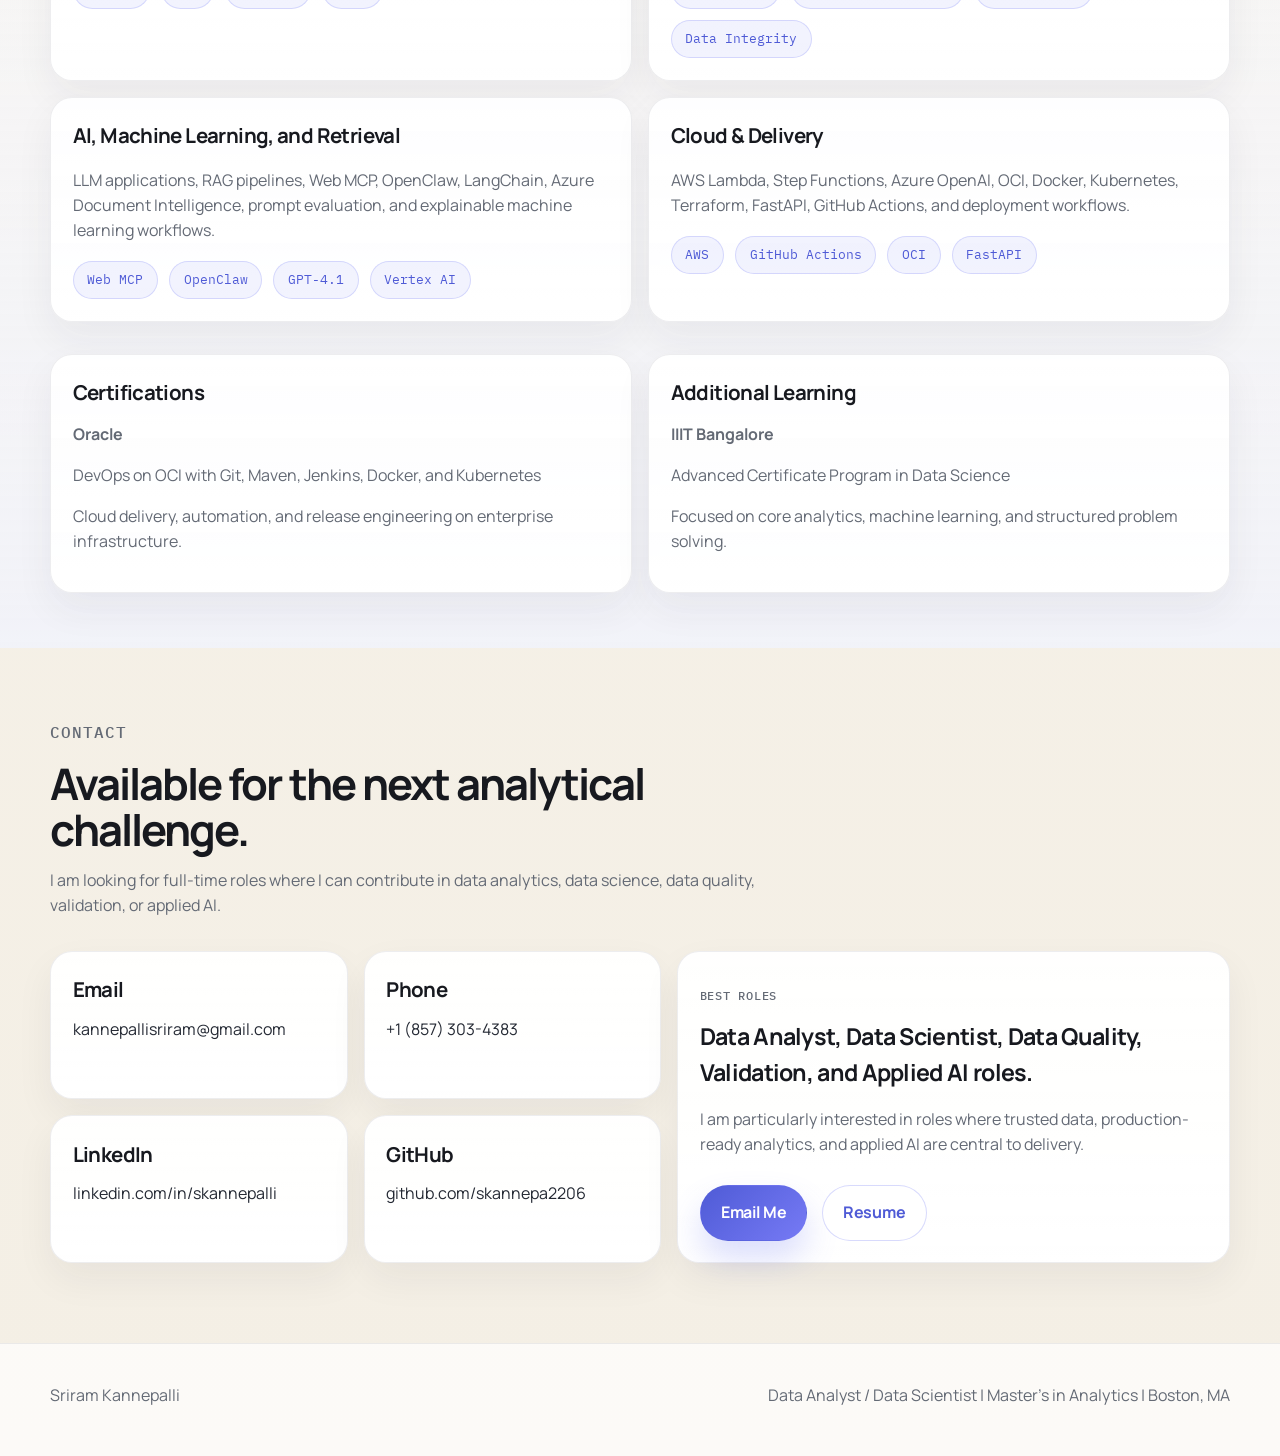
==== commit 40e857b6: "Refine portfolio copy tone" ====
--- a/index.html
+++ b/index.html
@@ -61,9 +61,9 @@
           <p class="hero-name">Sriram Kannepalli</p>
           <h1>Enterprise analytics, data quality, and AI for high-trust environments.</h1>
           <p class="hero-subtitle">
-            I design and validate enterprise systems across cloud platforms, analytics, and applied AI with a focus on
-            precision, quality, and dependable delivery. I completed a master's in analytics with a specialization in AI and machine learning at
-            Northeastern University, GPA 3.9.
+            I lead and validate enterprise systems across cloud platforms, analytics, and applied AI, with a focus on
+            precision, quality, and dependable execution. I hold a Master of Science in Analytics from Northeastern
+            University, completed in March 2026 with a 3.9 GPA.
           </p>
 
           <div class="hero-chips">
@@ -126,9 +126,9 @@
           <p class="eyebrow">About</p>
           <h2>Data quality is the thread that connects my analytics and AI work.</h2>
           <p>
-            My portfolio is built around a simple narrative: trustworthy analytics start with trustworthy data.
-            I bring together validation discipline, analytical thinking, and AI execution to create systems that are
-            useful in production and credible to stakeholders.
+            My work is grounded in a clear principle: reliable analytics begin with reliable data.
+            I combine validation discipline, analytical rigor, and applied AI delivery to build systems that perform
+            effectively in production and support confident decision-making.
           </p>
         </div>
 
@@ -181,9 +181,9 @@
           <p class="eyebrow">Education</p>
           <h2>Northeastern coursework strengthened my foundation in analytics, data systems, and AI.</h2>
           <p>
-            I completed Northeastern University's master's in analytics in March 2026 with a 3.9 GPA.
-            The program combined statistics, data platforms, enterprise analytics, artificial intelligence,
-            and applied project work.
+            I earned a Master of Science in Analytics from Northeastern University in March 2026 with a 3.9 GPA.
+            The curriculum provided advanced training in statistics, enterprise analytics, data systems,
+            artificial intelligence, and applied project execution.
           </p>
         </div>
 
@@ -509,7 +509,7 @@
               <span>Flask</span>
             </div>
             <div class="project-actions">
-              <a href="#contact">Ask for Details</a>
+              <a href="#contact">Request Details</a>
             </div>
           </article>
 
@@ -534,7 +534,7 @@
               <span>Automation</span>
             </div>
             <div class="project-actions">
-              <a href="#contact">Ask for Details</a>
+              <a href="#contact">Request Details</a>
             </div>
           </article>
 
@@ -701,8 +701,8 @@
             <p class="card-label">Best Roles</p>
             <h3>Data Analyst, Data Scientist, Data Quality, Validation, and Applied AI roles.</h3>
             <p>
-              If your team cares about trusted data, production-minded analytics, and AI systems that are actually usable,
-              I would be a strong fit.
+              I am particularly interested in roles where trusted data, production-ready analytics,
+              and applied AI are central to delivery.
             </p>
             <div class="contact-actions">
               <a class="button button-primary" href="mailto:kannepallisriram@gmail.com">Email Me</a>
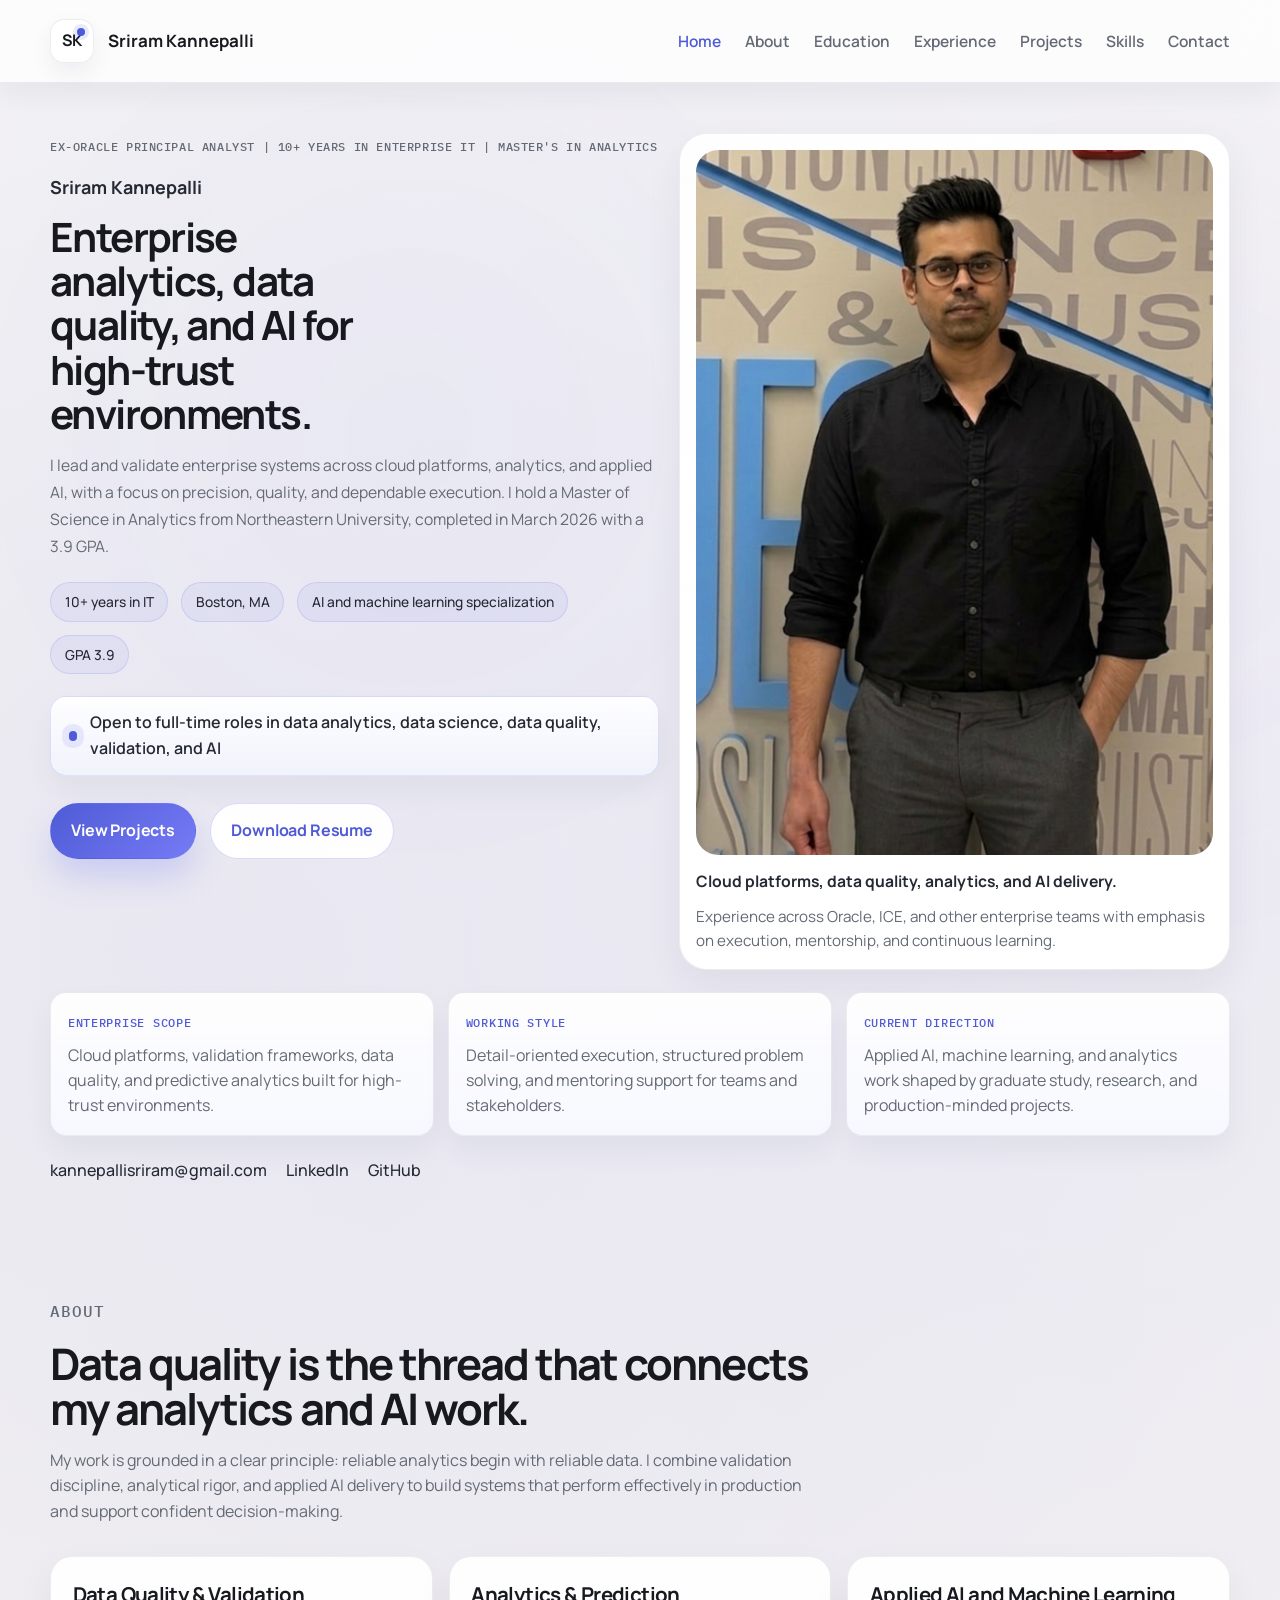
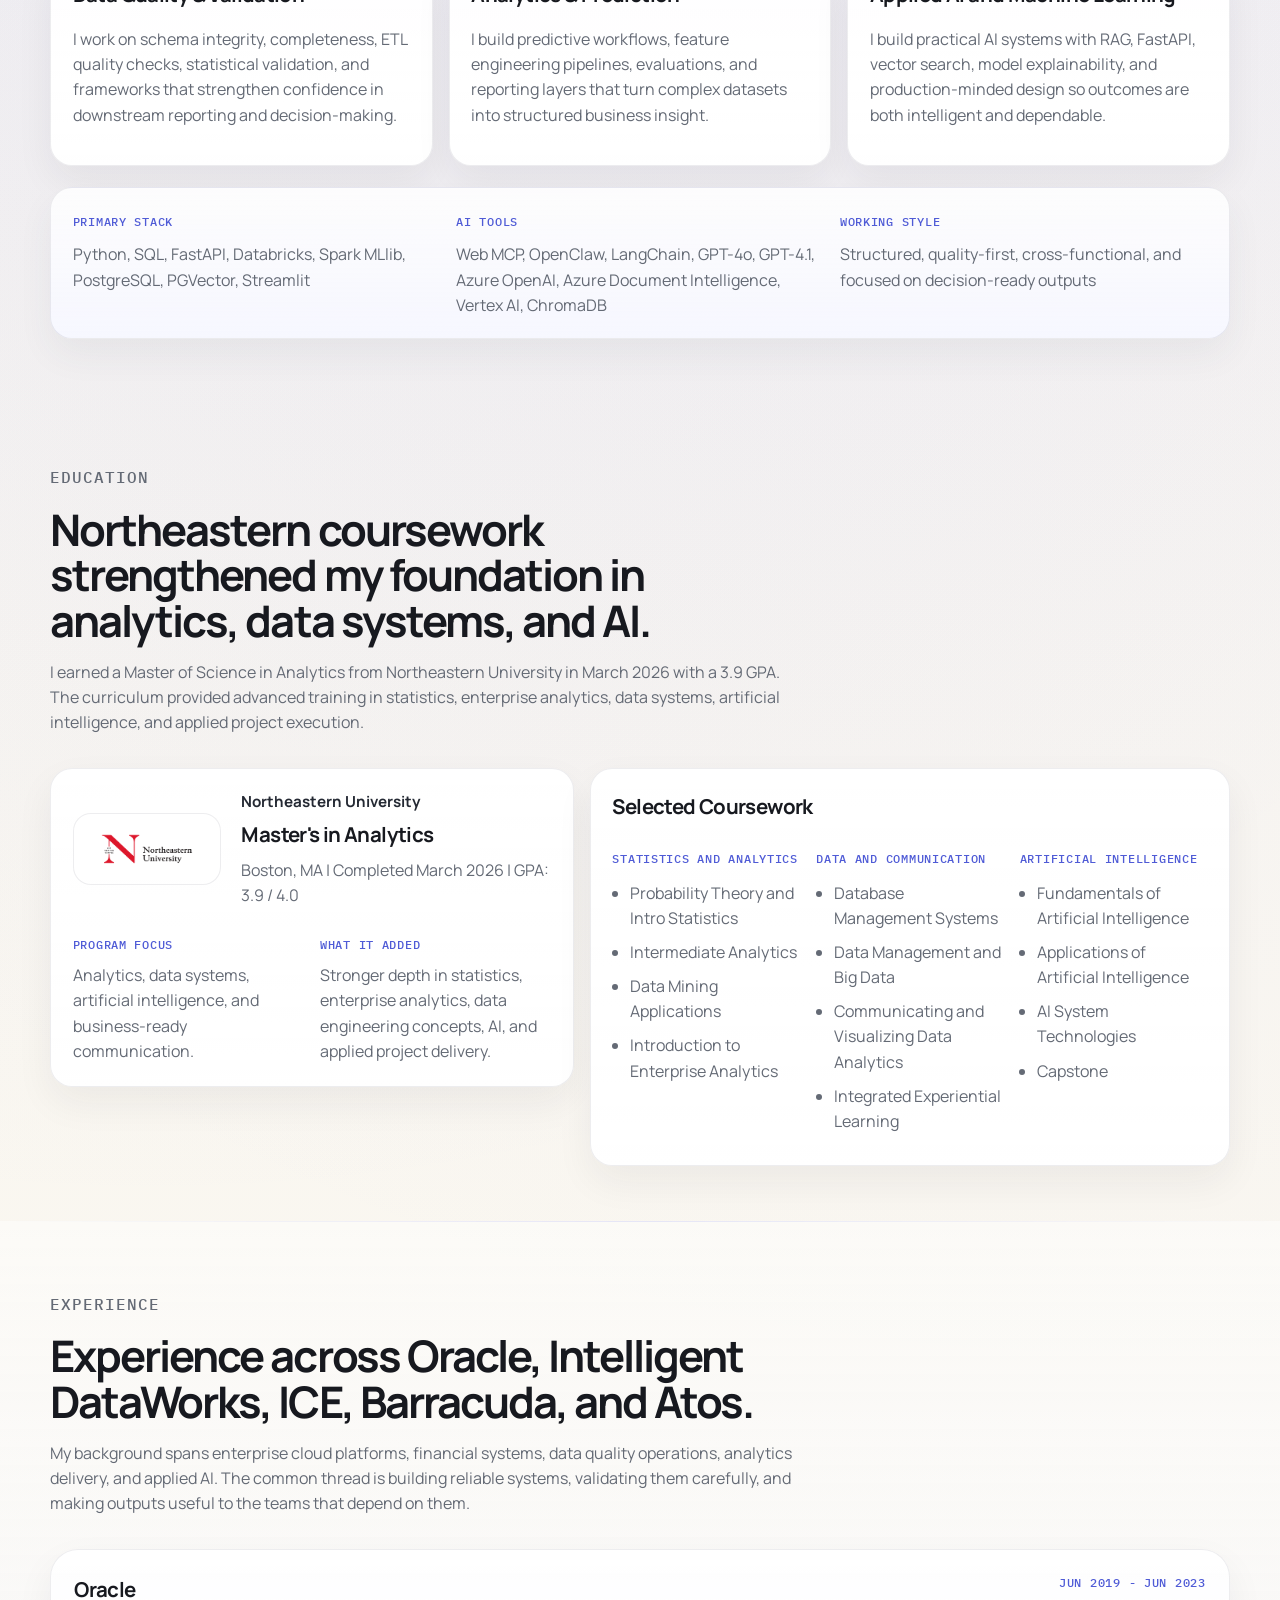
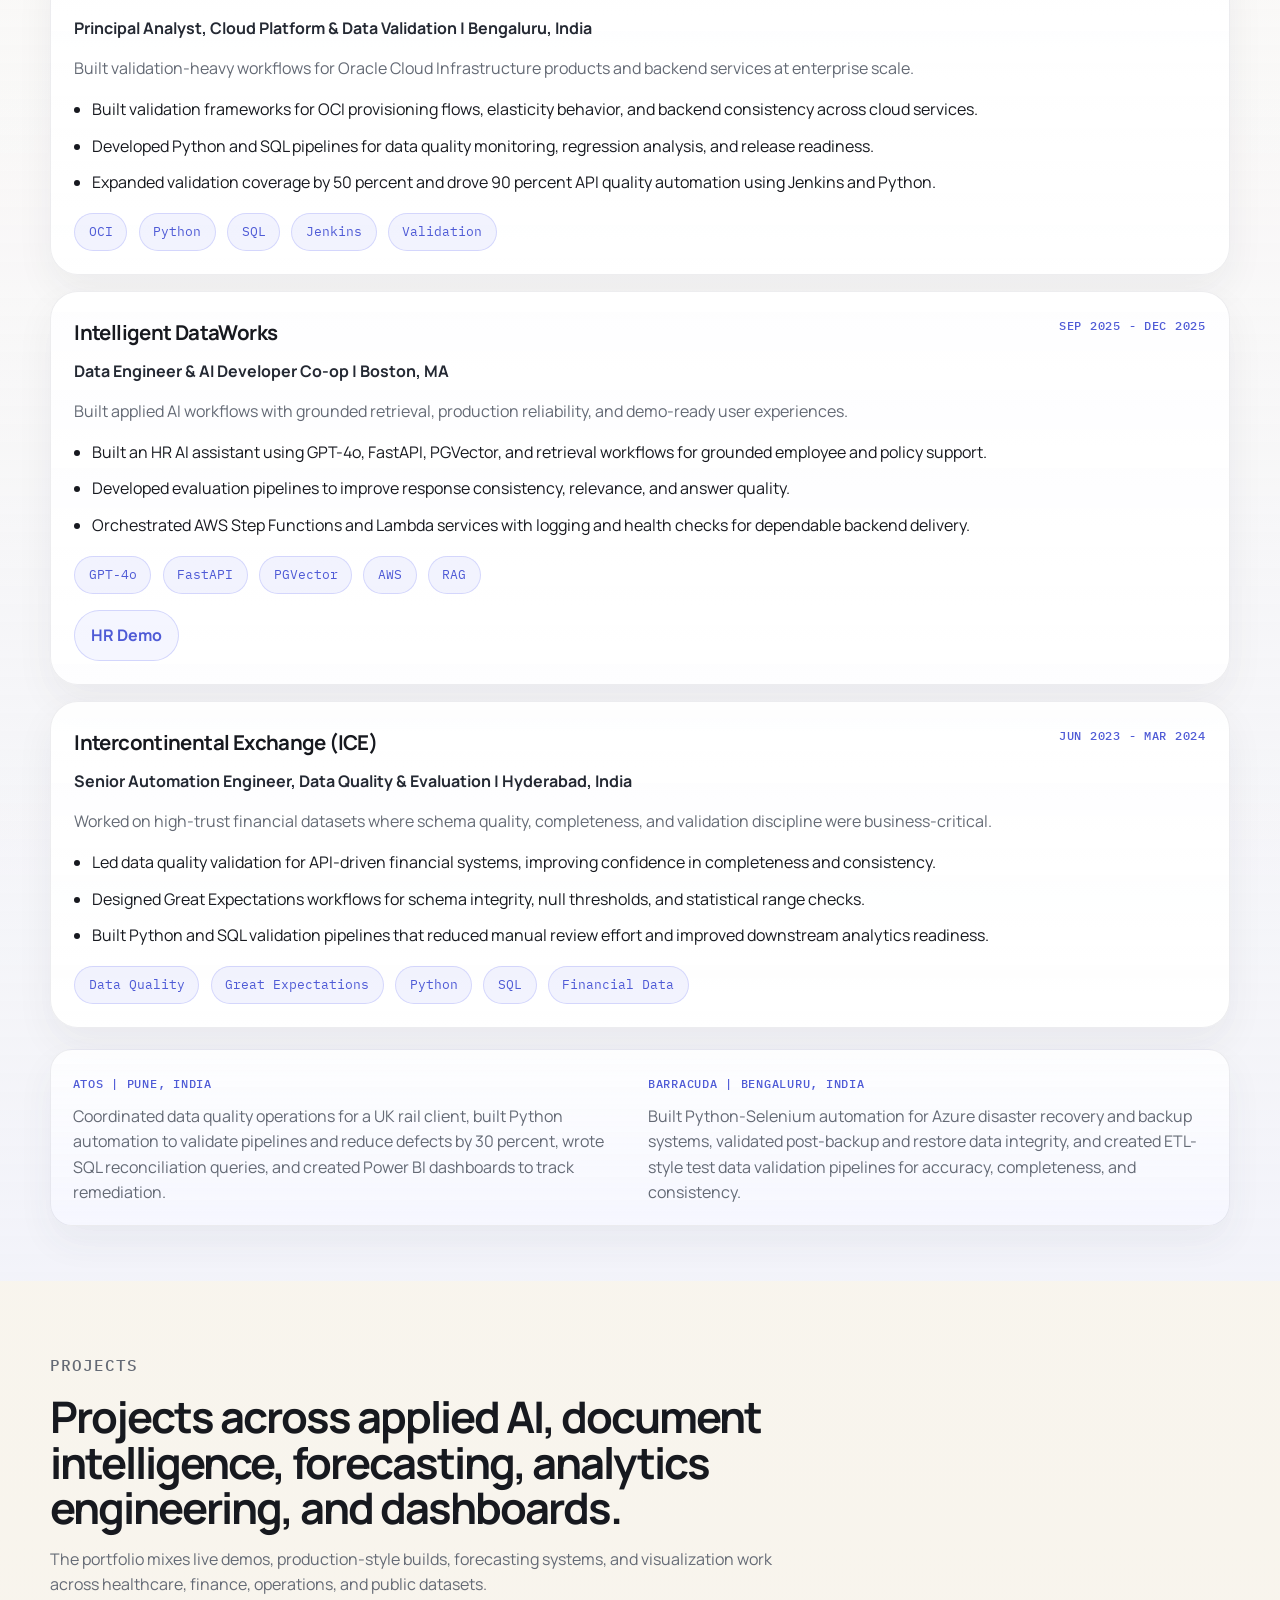
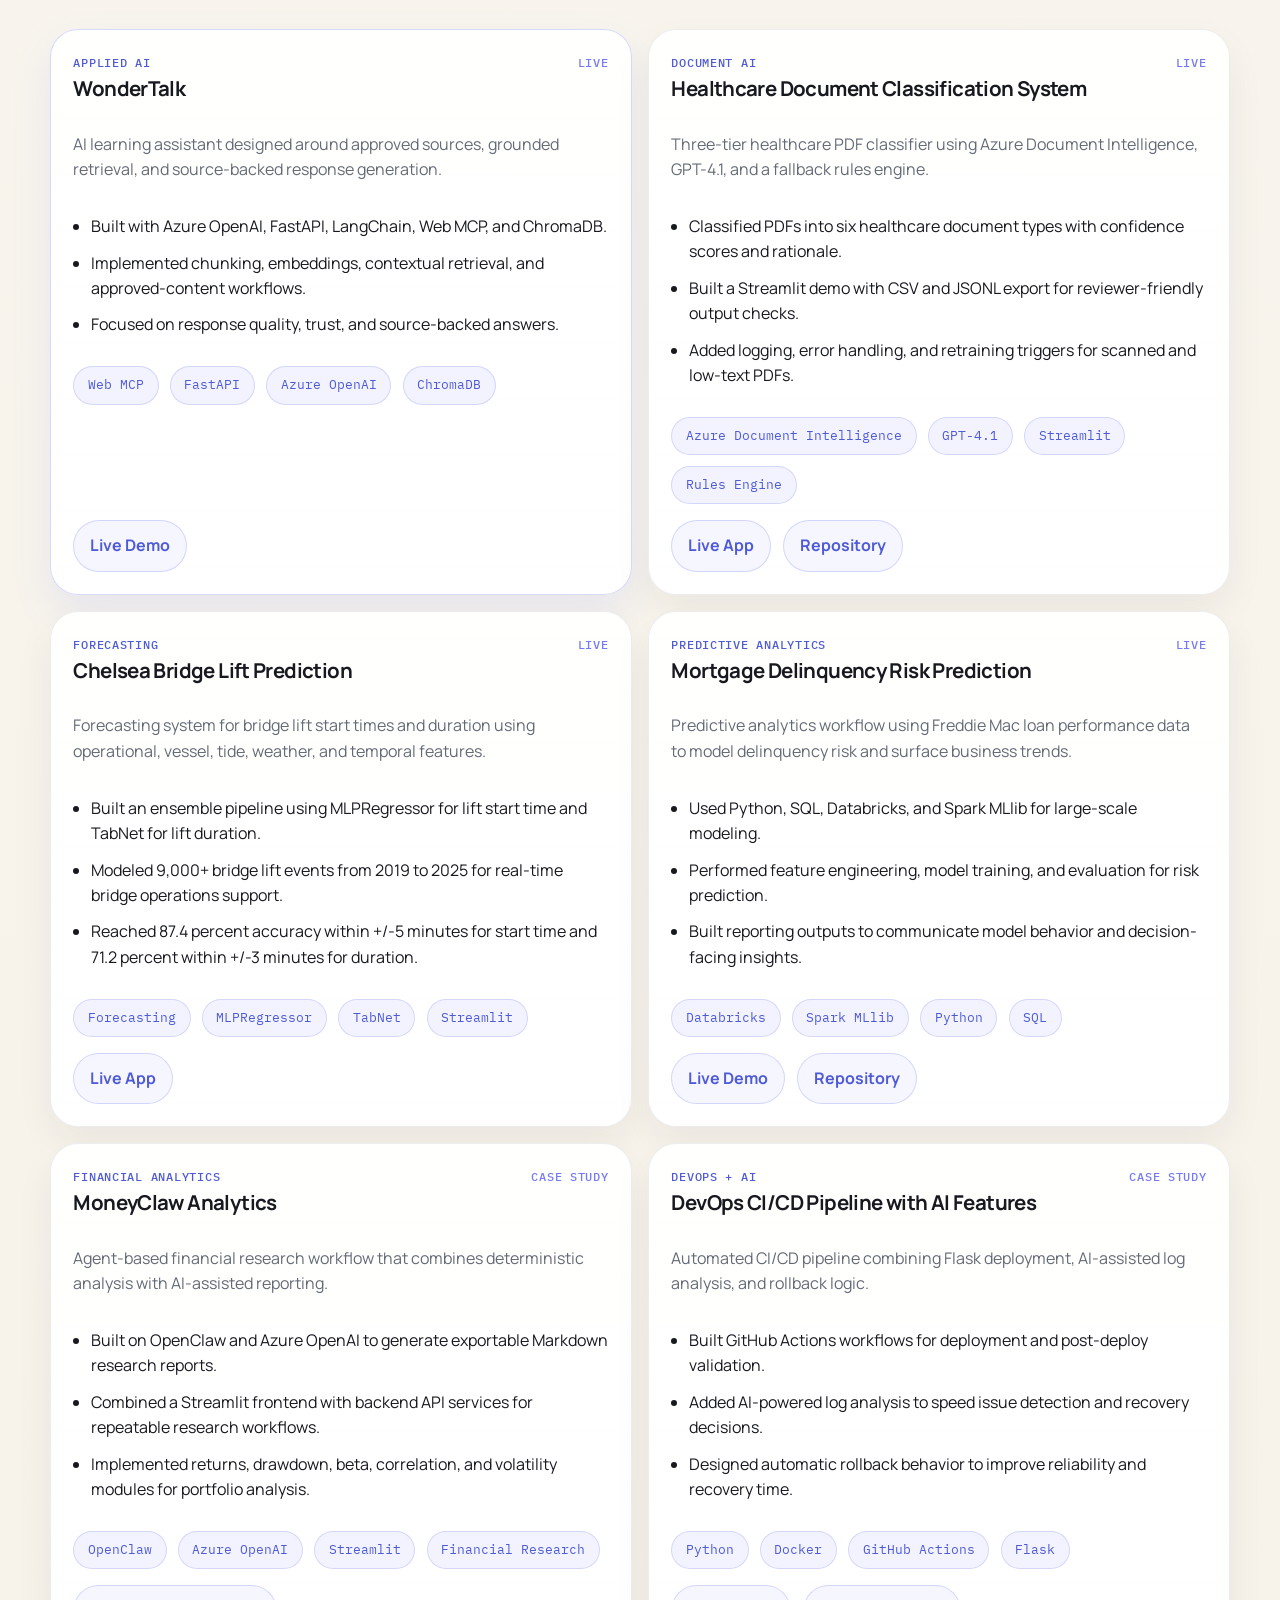
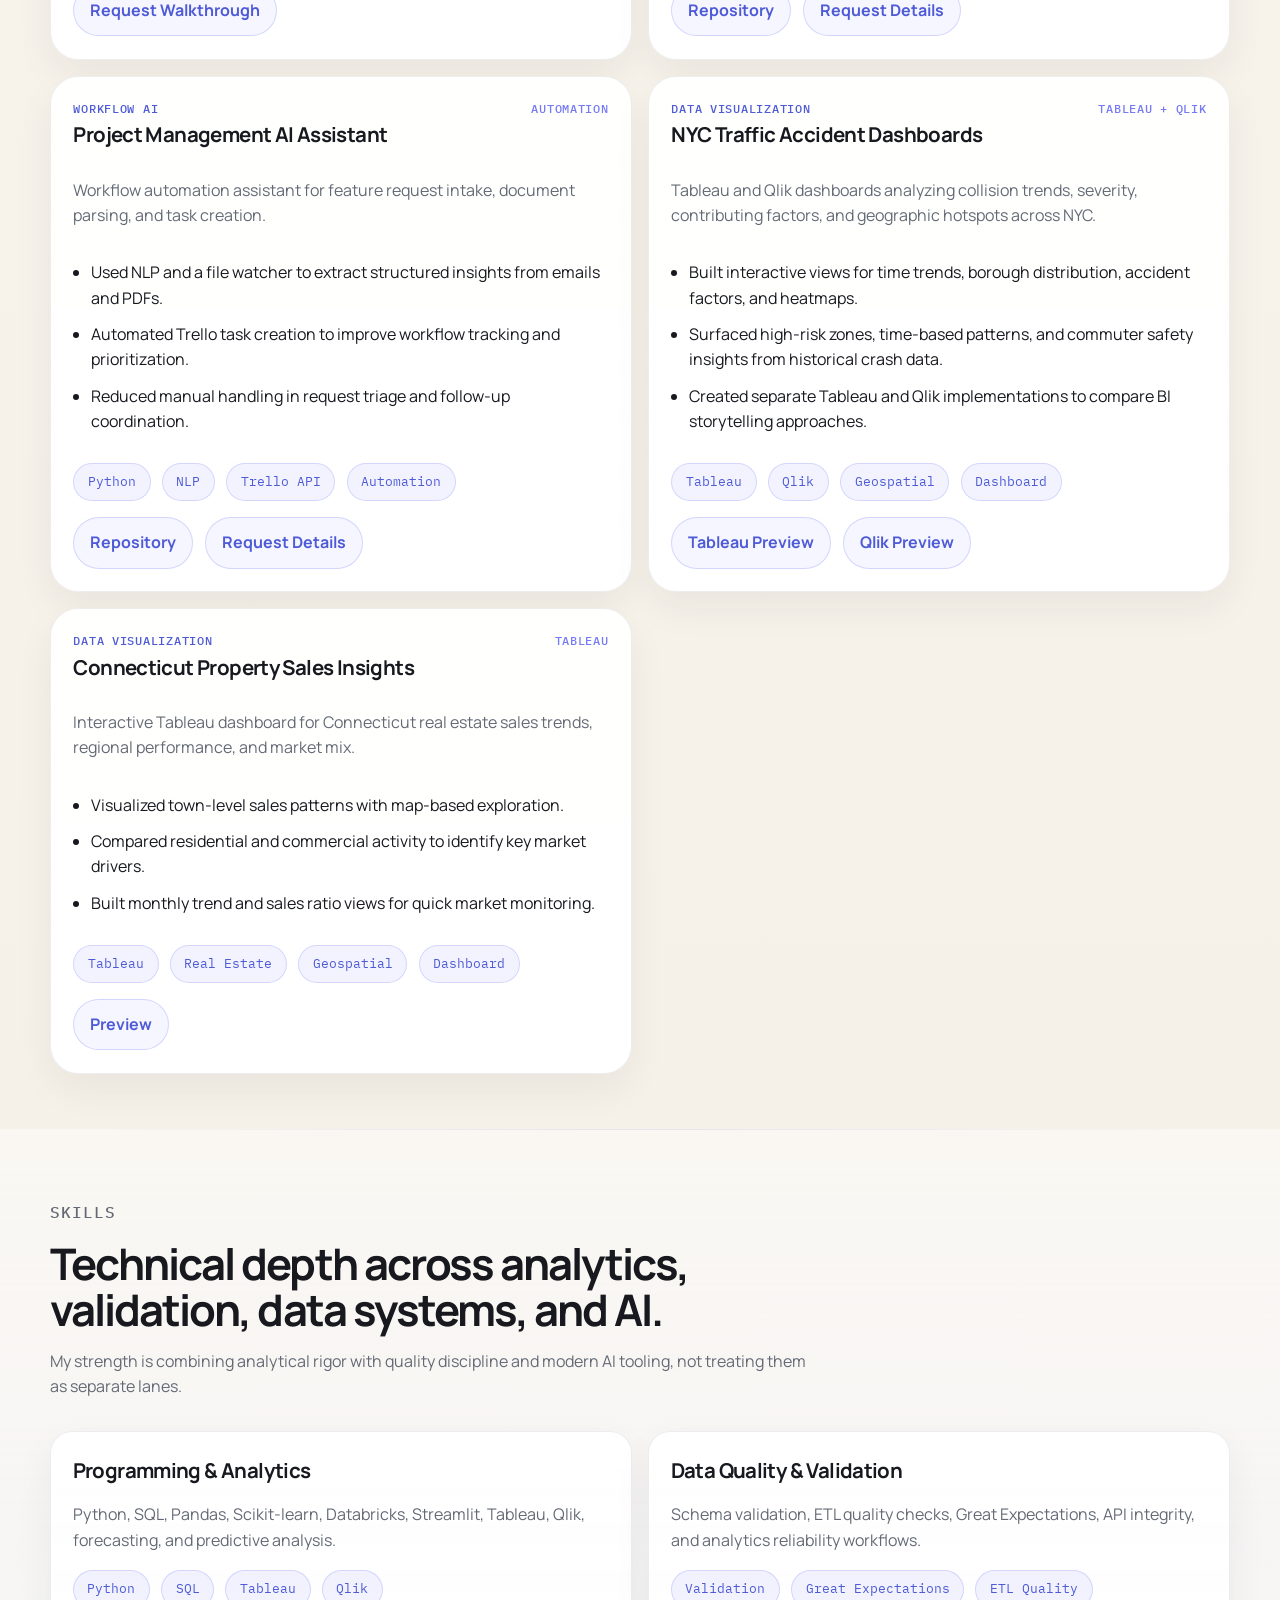
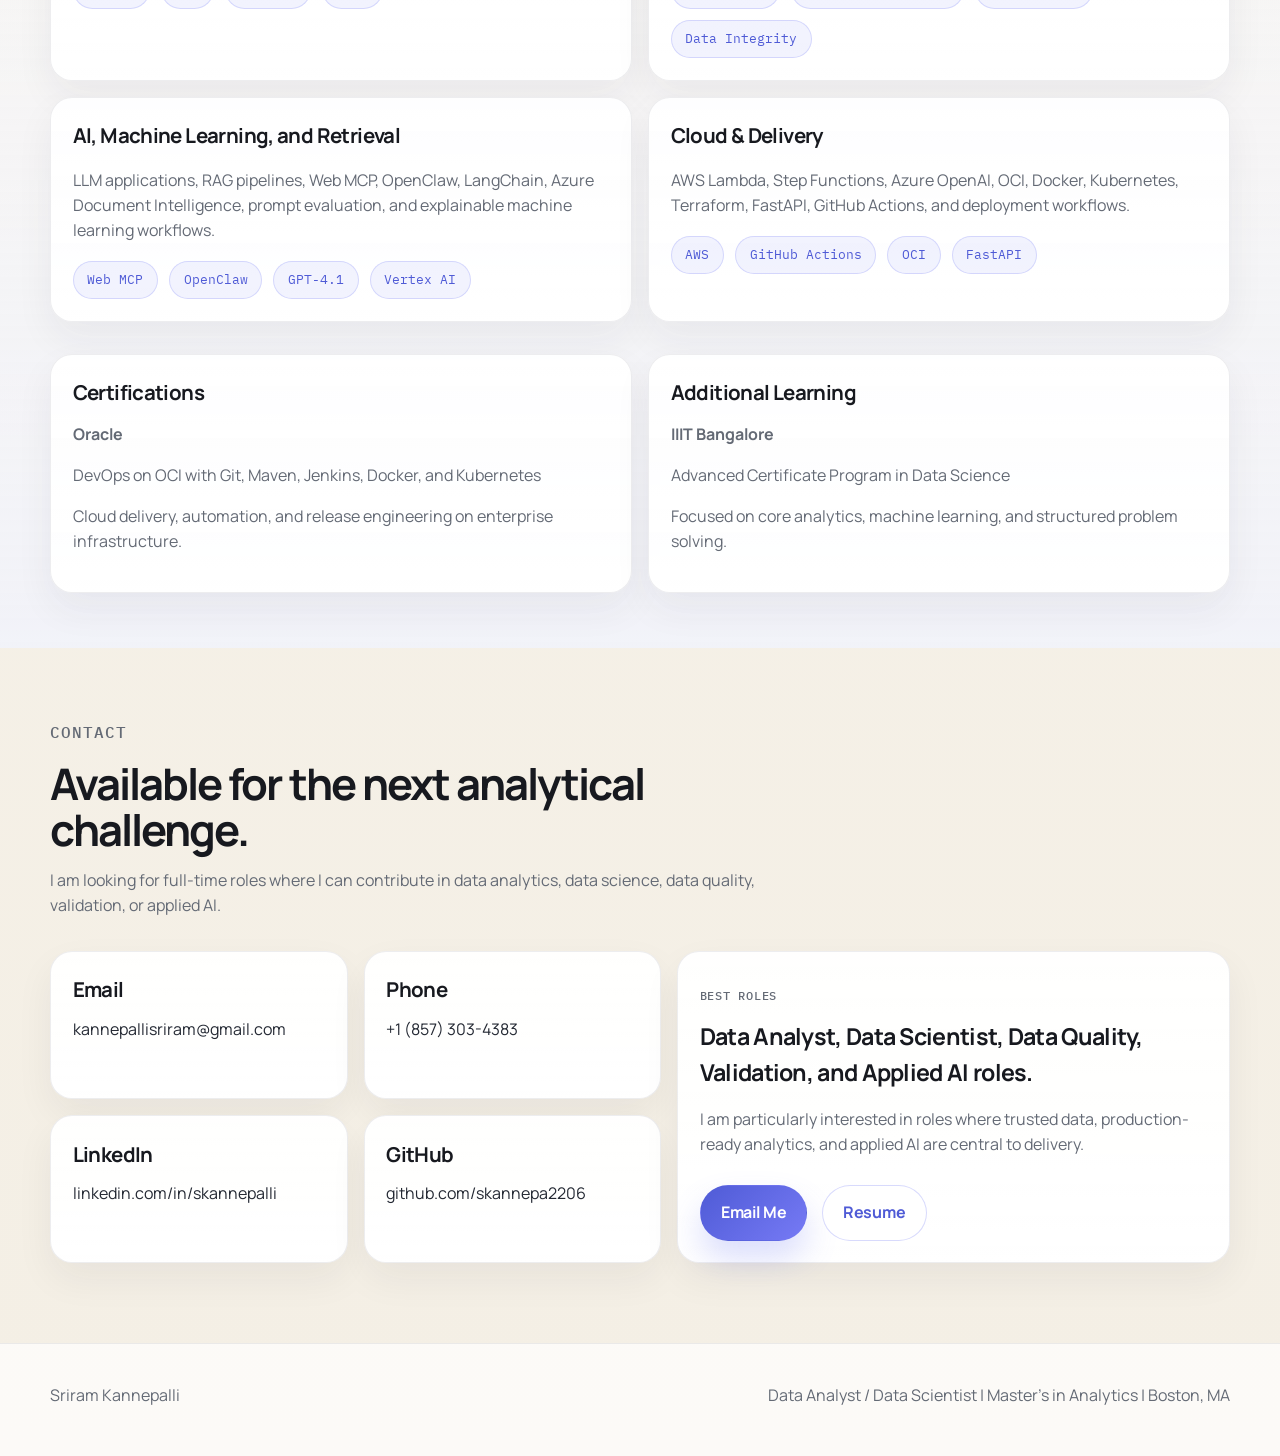
==== commit a85cdde2: "Add project repository links" ====
--- a/index.html
+++ b/index.html
@@ -410,6 +410,7 @@
             </div>
             <div class="project-actions">
               <a href="https://ai-doc-classifier-dea373e9hjqviadbxvvlvk.streamlit.app/" target="_blank" rel="noreferrer">Live App</a>
+              <a href="https://github.com/skannepa2206/ai-doc-classifier.git" target="_blank" rel="noreferrer">Repository</a>
             </div>
           </article>
 
@@ -460,6 +461,7 @@
             </div>
             <div class="project-actions">
               <a href="https://freddiemac-credit-risk-performance.streamlit.app/" target="_blank" rel="noreferrer">Live Demo</a>
+              <a href="https://github.com/skannepa2206/Freddie_Mac.git" target="_blank" rel="noreferrer">Repository</a>
             </div>
           </article>
 
@@ -509,6 +511,7 @@
               <span>Flask</span>
             </div>
             <div class="project-actions">
+              <a href="https://github.com/skannepa2206/devops-ci-cd-project.git" target="_blank" rel="noreferrer">Repository</a>
               <a href="#contact">Request Details</a>
             </div>
           </article>
@@ -534,6 +537,7 @@
               <span>Automation</span>
             </div>
             <div class="project-actions">
+              <a href="https://github.com/skannepa2206/ai_automation.git" target="_blank" rel="noreferrer">Repository</a>
               <a href="#contact">Request Details</a>
             </div>
           </article>
